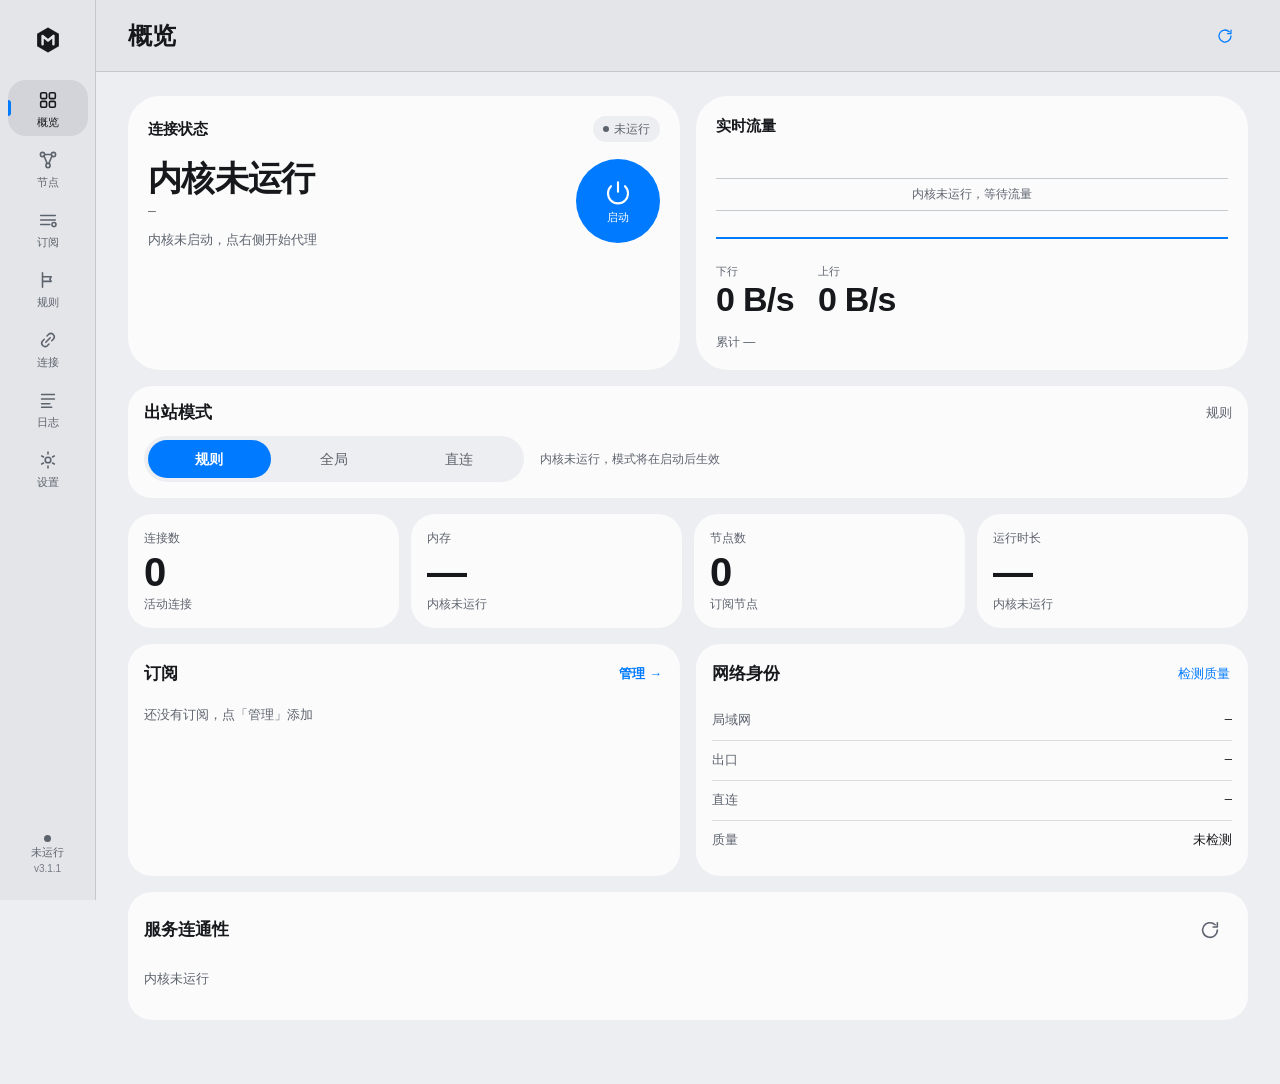
==== cmd/mlclash-panel/web/index.html @ 35814035 "refactor: Go 代码移入 cmd/mlclash-panel 标准布局 - 53 个 .go 与 web/ 移到 cmd/mlclash-panel，根目录不再散落源文件 - build.s" ====
<!doctype html>
<html lang="zh-CN" data-theme="dark" data-accent="blue" data-mono="0" data-low-end="0">
<head>
<meta charset="utf-8">
<meta name="viewport" content="width=device-width, initial-scale=1, viewport-fit=cover">
<meta name="theme-color" content="#0F1013">
<script>
(function(){
  var d=document.documentElement;
  function rd(k){try{return localStorage.getItem(k)}catch(e){return null}}
  var mq=window.matchMedia?window.matchMedia('(prefers-color-scheme: dark)'):null;
  var pref=rd('mm-theme')||'system';
  var dark=mq?mq.matches:true;
  if(pref!=='light'&&pref!=='dark')pref=dark?'dark':'light';
  d.setAttribute('data-theme',pref);
  var accent=rd('mm-accent')||'blue';
  if(!/^(blue|violet|teal|green|orange|rose)$/.test(accent))accent='blue';
  d.setAttribute('data-accent',accent);
  d.setAttribute('data-mono',rd('mm-mono')==='1'?'1':'0');
  var le=rd('mm-lowend')||'auto';
  var low=le==='on'||(le==='auto'&&((navigator.hardwareConcurrency||8)<=4||(navigator.deviceMemory&&navigator.deviceMemory<=4)||(mq&&window.matchMedia('(prefers-reduced-motion: reduce)').matches)));
  d.setAttribute('data-low-end',low?'1':'0');
  d.style.colorScheme=pref;
  var meta=document.querySelector('meta[name="theme-color"]');
  if(meta)meta.setAttribute('content',d.getAttribute('data-mono')==='1'&&pref==='dark'?'#000000':(pref==='dark'?'#0F1013':'#EDEEF1'));
})();
</script>
<title>MlClash · 路由面板</title>
<link rel="stylesheet" href="css/tokens.css?v=3.1.1">
<link rel="stylesheet" href="app.css?v=3.1.1">
<link rel="icon" type="image/png" href="/icon-256.png">
<link rel="apple-touch-icon" href="/icon-256.png">
</head>
<body>

<svg class="sprite" aria-hidden="true" focusable="false">
  <symbol id="i-overview" viewBox="0 0 24 24"><rect x="4" y="4" width="6.5" height="6.5" rx="1.6"/><rect x="13.5" y="4" width="6.5" height="6.5" rx="1.6"/><rect x="4" y="13.5" width="6.5" height="6.5" rx="1.6"/><rect x="13.5" y="13.5" width="6.5" height="6.5" rx="1.6"/></symbol>
  <symbol id="i-nodes" viewBox="0 0 24 24"><circle cx="6" cy="6" r="2.3"/><circle cx="18" cy="6" r="2.3"/><circle cx="12" cy="18" r="2.3"/><path d="M7.7 7.6 11 15.7M16.3 7.6 13 15.7M8.3 6h7.4"/></symbol>
  <symbol id="i-subs" viewBox="0 0 24 24"><path d="M4 7h16M4 12h16M4 17h10"/><circle cx="18.5" cy="17" r="2.2"/></symbol>
  <symbol id="i-rules" viewBox="0 0 24 24"><path d="M6 4v16M6 8.5h9.5L14 11l1.5 2.5H6"/></symbol>
  <symbol id="i-conn" viewBox="0 0 24 24"><path d="M9.6 14.4 14.4 9.6"/><path d="M7.9 11.2 6 13.1a3.7 3.7 0 0 0 5.2 5.2l1.9-1.9"/><path d="M16.1 12.8 18 10.9a3.7 3.7 0 0 0-5.2-5.2l-1.9 1.9"/></symbol>
  <symbol id="i-logs" viewBox="0 0 24 24"><path d="M5 6h14M5 11h14M5 16h9M5 20h11"/></symbol>
  <symbol id="i-settings" viewBox="0 0 24 24"><circle cx="12" cy="12" r="3.1"/><path d="M12 3.2v2.3M12 18.5v2.3M5.1 7.6l2 1.1M16.9 15.3l2 1.1M5.1 16.4l2-1.1M16.9 8.7l2-1.1"/></symbol>
  <symbol id="i-more" viewBox="0 0 24 24"><circle cx="5" cy="12" r="1.5" fill="currentColor" stroke="none"/><circle cx="12" cy="12" r="1.5" fill="currentColor" stroke="none"/><circle cx="19" cy="12" r="1.5" fill="currentColor" stroke="none"/></symbol>
  <symbol id="i-back" viewBox="0 0 24 24"><path d="M14.5 5.5 8 12l6.5 6.5"/></symbol>
  <symbol id="i-chevron" viewBox="0 0 24 24"><path d="M9.5 5.5 16 12l-6.5 6.5"/></symbol>
  <symbol id="i-search" viewBox="0 0 24 24"><circle cx="11" cy="11" r="6.3"/><path d="M15.8 15.8 20.5 20.5"/></symbol>
  <symbol id="i-sort" viewBox="0 0 24 24"><path d="M8 4v16M8 20l-3-3M8 20l3-3M16 20V4M16 4l-3 3M16 4l3 3"/></symbol>
  <symbol id="i-bolt" viewBox="0 0 24 24"><path d="M13 2.5 5 13.8h5.8l-1 7.7 8.2-11.2H12z"/></symbol>
  <symbol id="i-refresh" viewBox="0 0 24 24"><path d="M20 12a8 8 0 1 1-2.4-5.7"/><path d="M20 4.2v4.6h-4.6"/></symbol>
  <symbol id="i-plus" viewBox="0 0 24 24"><path d="M12 5.5v13M5.5 12h13"/></symbol>
  <symbol id="i-power" viewBox="0 0 24 24"><path d="M12 3.5v7.5"/><path d="M6.4 6.6a8 8 0 1 0 11.2 0"/></symbol>
  <symbol id="i-upload" viewBox="0 0 24 24"><path d="M12 16V4.5"/><path d="M7.5 9 12 4.5 16.5 9"/><path d="M4.5 15.5v3A1.5 1.5 0 0 0 6 20h12a1.5 1.5 0 0 0 1.5-1.5v-3"/></symbol>
  <symbol id="i-download" viewBox="0 0 24 24"><path d="M12 3.5v11"/><path d="M7.5 10.5 12 15l4.5-4.5"/><path d="M4.5 19.5h15"/></symbol>
  <symbol id="i-rollback" viewBox="0 0 24 24"><path d="M4 9.5h9a5.5 5.5 0 1 1 0 11H9"/><path d="M7.5 5.5 3.5 9.5l4 4"/></symbol>
  <symbol id="i-trash" viewBox="0 0 24 24"><path d="M4 7h16M9.5 7V4.5h5V7M6.5 7l.9 12.5h9.2L17.5 7"/></symbol>
  <symbol id="i-edit" viewBox="0 0 24 24"><path d="M4 20h4L20 8l-4-4L4 16z"/></symbol>
  <symbol id="i-copy" viewBox="0 0 24 24"><rect x="9" y="9" width="11" height="11" rx="2.5"/><path d="M15 5.5A2.5 2.5 0 0 0 12.5 3h-7A2.5 2.5 0 0 0 3 5.5v7A2.5 2.5 0 0 0 5.5 15"/></symbol>
  <symbol id="i-check" viewBox="0 0 24 24"><path d="M5 12.8 9.6 17.4 19 8"/></symbol>
  <symbol id="i-close" viewBox="0 0 24 24"><path d="M6 6l12 12M18 6 6 18"/></symbol>
  <symbol id="i-sun" viewBox="0 0 24 24"><circle cx="12" cy="12" r="3.8"/><path d="M12 2.5v2M12 19.5v2M2.5 12h2M19.5 12h2M5.2 5.2l1.4 1.4M17.4 17.4l1.4 1.4M5.2 18.8l1.4-1.4M17.4 6.6l1.4-1.4"/></symbol>
  <symbol id="i-moon" viewBox="0 0 24 24"><path d="M20 14.6A8.6 8.6 0 0 1 9.4 4a8.6 8.6 0 1 0 10.6 10.6z"/></symbol>
  <symbol id="i-pause" viewBox="0 0 24 24"><path d="M8 5v14M16 5v14"/></symbol>
  <symbol id="i-play" viewBox="0 0 24 24"><path d="M7 4.5 19 12 7 19.5z"/></symbol>
  <symbol id="i-database" viewBox="0 0 24 24"><ellipse cx="12" cy="6" rx="7" ry="3"/><path d="M5 6v6c0 1.7 3.1 3 7 3s7-1.3 7-3V6M5 12v6c0 1.7 3.1 3 7 3s7-1.3 7-3v-6"/></symbol>
  <symbol id="i-info" viewBox="0 0 24 24"><circle cx="12" cy="12" r="8.2"/><path d="M12 11v5.5M12 7.6v.4"/></symbol>
  <symbol id="i-palette" viewBox="0 0 24 24"><path d="M12 3.5a8.5 8.5 0 1 0 0 17c1.4 0 2-1 1.4-2.1-.6-1.2.2-2.4 1.6-2.4h2a3.5 3.5 0 0 0 3.5-3.5c0-5-3.9-9-8.5-9z"/><circle cx="8" cy="10" r="1"/><circle cx="11" cy="7.5" r="1"/><circle cx="15" cy="8.5" r="1"/></symbol>
  <symbol id="i-server" viewBox="0 0 24 24"><rect x="4" y="4" width="16" height="6" rx="2"/><rect x="4" y="14" width="16" height="6" rx="2"/><path d="M7.5 7h.01M7.5 17h.01"/></symbol>
  <symbol id="i-dns" viewBox="0 0 24 24"><circle cx="12" cy="12" r="8.2"/><path d="M4 12h16M12 3.8c2.2 2.2 3.3 5 3.3 8.2s-1.1 6-3.3 8.2M12 3.8C9.8 6 8.7 8.8 8.7 12s1.1 6 3.3 8.2"/></symbol>
  <symbol id="i-shield" viewBox="0 0 24 24"><path d="M12 3.2 19 6v5.2c0 4.3-2.8 7.6-7 9.6-4.2-2-7-5.3-7-9.6V6z"/></symbol>
  <symbol id="i-clock" viewBox="0 0 24 24"><circle cx="12" cy="12" r="8.2"/><path d="M12 7.5V12l3 2"/></symbol>
  <symbol id="i-network" viewBox="0 0 24 24"><circle cx="12" cy="5" r="2.2"/><circle cx="5" cy="19" r="2.2"/><circle cx="19" cy="19" r="2.2"/><path d="M12 7.2v4.2M12 11.4 5.8 17M12 11.4 18.2 17"/></symbol>
  <symbol id="i-warning" viewBox="0 0 24 24"><path d="M12 4 21 20H3z"/><path d="M12 9.5v4.5M12 17.2v.3"/></symbol>
  <symbol id="i-brand" viewBox="0 0 32 32"><path d="M16 2.6 27.6 9.3v13.4L16 29.4 4.4 22.7V9.3Z" fill="currentColor" stroke="none"/><path d="M10.2 20.6v-9l5.8 4.9 5.8-4.9v9" fill="none" stroke="var(--surface-chrome)" stroke-width="2.6" stroke-linecap="round" stroke-linejoin="round"/></symbol>
</svg>

<div class="shell">
  <aside class="rail" id="rail" aria-label="主导航">
    <div class="rail-brand" title="MlClash"><svg class="brand-mark"><use href="#i-brand"/></svg></div>
    <nav class="rail-nav" id="railNav">
      <button class="rail-item" data-route="/overview" aria-label="概览"><svg><use href="#i-overview"/></svg><em>概览</em></button>
      <button class="rail-item" data-route="/nodes" aria-label="节点"><svg><use href="#i-nodes"/></svg><em>节点</em></button>
      <button class="rail-item" data-route="/subs" aria-label="订阅"><svg><use href="#i-subs"/></svg><em>订阅</em></button>
      <button class="rail-item" data-route="/rules" aria-label="规则"><svg><use href="#i-rules"/></svg><em>规则</em></button>
      <button class="rail-item" data-route="/connections" aria-label="连接"><svg><use href="#i-conn"/></svg><em>连接</em></button>
      <button class="rail-item" data-route="/logs" aria-label="日志"><svg><use href="#i-logs"/></svg><em>日志</em></button>
      <button class="rail-item" data-route="/settings" aria-label="设置"><svg><use href="#i-settings"/></svg><em>设置</em></button>
    </nav>
    <button class="rail-foot" id="railFoot" title="回到概览">
      <span class="dot" id="railDot"></span>
      <span class="rail-state" id="railState">未运行</span>
      <span class="rail-ver" id="railVersion">v3.1.1</span>
    </button>
  </aside>

  <main class="app-main">
    <header class="appbar" id="appbar">
      <button class="icon-btn back-btn" id="btnBack" aria-label="返回" title="返回"><svg><use href="#i-back"/></svg></button>
      <h1 id="pageTitle">概览</h1>
      <div class="appbar-actions" id="appbarActions"></div>
      <button class="icon-btn more-btn" id="btnMore" aria-label="更多" title="更多"><svg><use href="#i-more"/></svg></button>
    </header>
    <div class="content" id="viewRoot"></div>
  </main>

  <nav class="dock" id="dock" aria-label="底部导航">
    <button class="dock-item" data-route="/overview" aria-label="概览"><svg><use href="#i-overview"/></svg><em>概览</em></button>
    <button class="dock-item" data-route="/nodes" aria-label="节点"><svg><use href="#i-nodes"/></svg><em>节点</em></button>
    <button class="dock-item" data-route="/subs" aria-label="订阅"><svg><use href="#i-subs"/></svg><em>订阅</em></button>
    <button class="dock-item" data-route="/connections" aria-label="连接"><svg><use href="#i-conn"/></svg><em>连接</em></button>
    <button class="dock-item" data-route="/settings" aria-label="设置"><svg><use href="#i-settings"/></svg><em>设置</em></button>
  </nav>
</div>

<div id="dialogHost"></div>
<div class="toast-host" id="toastHost" aria-live="polite" aria-atomic="false"></div>

<noscript><p style="padding:24px">面板需要启用 JavaScript。</p></noscript>

<script defer src="js/00-core.js?v=3.1.1"></script>
<script defer src="js/10-store.js?v=3.1.1"></script>
<script defer src="js/20-theme.js?v=3.1.1"></script>
<script defer src="js/30-ui.js?v=3.1.1"></script>
<script defer src="js/40-sched.js?v=3.1.1"></script>
<script defer src="js/50-router.js?v=3.1.1"></script>
<script defer src="js/views/overview.js?v=3.1.1"></script>
<script defer src="js/views/nodes.js?v=3.1.1"></script>
<script defer src="js/views/subs.js?v=3.1.1"></script>
<script defer src="js/views/rules.js?v=3.1.1"></script>
<script defer src="js/views/connections.js?v=3.1.1"></script>
<script defer src="js/views/logs.js?v=3.1.1"></script>
<script defer src="js/views/settings.js?v=3.1.1"></script>
<script defer src="js/views/more.js?v=3.1.1"></script>
<script defer src="js/90-main.js?v=3.1.1"></script>
</body>
</html>
---- cmd/mlclash-panel/web/css/tokens.css ----
/* MlClash v3 design tokens — see docs/ui-redesign/spec.md ch.2 */
:root{
  --font-ui:-apple-system,BlinkMacSystemFont,"SF Pro Text","Segoe UI","PingFang SC","Hiragino Sans GB","Microsoft YaHei",sans-serif;
  --font-mono:ui-monospace,SFMono-Regular,Menlo,Consolas,monospace;

  --r-xs:4px;--r-sm:8px;--r-md:16px;--r-lg:20px;--r-xl:24px;
  --r-xxl:28px;--r-dash:32px;--r-alert:34px;--r-pill:999px;

  --sp-1:4px;--sp-2:8px;--sp-3:12px;--sp-4:16px;--sp-5:20px;
  --sp-6:24px;--sp-8:32px;--sp-10:40px;--sp-12:48px;

  --dur-fast:200ms;--dur-mid:250ms;--dur-slow:300ms;
  --ease-standard:cubic-bezier(.2,0,0,1);
  --ease-out:cubic-bezier(.16,1,.3,1);
  --ease-in:cubic-bezier(.4,0,1,1);
  --motion-off:0ms;

  --divider:rgba(var(--on-surface-rgb),.14);
  --hover:rgba(var(--on-surface-rgb),.06);
  --pressed:rgba(var(--on-surface-rgb),.1);
  --neutral-selected:rgba(var(--on-surface-rgb),.08);
  --accent-weak:rgba(var(--accent-rgb),.1);
  --accent-line:rgba(var(--accent-rgb),.35);
}

:root[data-theme="light"]{
  --surface-page:#EDEEF1;--surface-card:#FBFBFC;
  --surface-block:#EDEEF1;--surface-inset:#E3E5E9;
  --surface-chrome:#E3E5E9;--surface-sheet:var(--surface-page);
  --surface-float:var(--surface-card);

  --on-surface:#17181B;--on-surface-rgb:23,24,27;
  --on-surface-variant:#5D636D;
  --outline:#787F89;--outline-variant:#C6CAD1;

  --ok:#1B7F4B;--ok-rgb:27,127,75;--ok-bg:#DFF3E7;
  --warn:#A85B00;--warn-rgb:168,91,0;--warn-bg:#F7E9D2;
  --err:#BA1A1A;--err-rgb:186,26,26;--err-bg:#F9DEDC;
  --destructive:#FF383C;

  --scrim:rgba(0,0,0,.2);--scrim-alert:rgba(0,0,0,.2);
  --shadow-e1:0 .5px 1px rgba(0,0,0,.05),0 2px 6px rgba(0,0,0,.04),0 12px 32px -6px rgba(0,0,0,.09);
  --shadow-e2:0 1px 3px rgba(0,0,0,.06),0 10px 24px rgba(0,0,0,.08),0 32px 64px -12px rgba(0,0,0,.22);
}

:root[data-theme="dark"]{
  --surface-page:#0F1013;--surface-card:#1A1B1F;
  --surface-block:#24262B;--surface-inset:#2E3136;
  --surface-chrome:#15161A;--surface-sheet:var(--surface-card);
  --surface-float:var(--surface-block);

  --on-surface:#F2F3F5;--on-surface-rgb:242,243,245;
  --on-surface-variant:#B9BDC6;
  --outline:#868C96;--outline-variant:#3A3E45;

  --ok:#6FDC9A;--ok-rgb:111,220,154;--ok-bg:#123A27;
  --warn:#FFC46B;--warn-rgb:255,196,107;--warn-bg:#3A2A10;
  --err:#FFB4AB;--err-rgb:255,180,171;--err-bg:#3B1A19;
  --destructive:#FF4245;

  --hover:rgba(var(--on-surface-rgb),.08);
  --pressed:rgba(var(--on-surface-rgb),.12);
  --neutral-selected:rgba(var(--on-surface-rgb),.08);
  --scrim:rgba(0,0,0,.32);--scrim-alert:rgba(0,0,0,.48);
  --shadow-e1:0 1px 2px rgba(0,0,0,.5),0 10px 28px -6px rgba(0,0,0,.55);
  --shadow-e2:0 2px 6px rgba(0,0,0,.5),0 32px 64px -12px rgba(0,0,0,.7);
}

:root[data-theme="dark"][data-mono="1"]{
  --surface-page:#000000;--surface-card:#121316;
  --surface-block:#1B1D21;--surface-inset:#26282D;
  --surface-chrome:#0A0B0D;--surface-sheet:var(--surface-card);
  --surface-float:var(--surface-block);
}

/* six accents — light */
:root[data-accent="blue"]{--accent:#007AFF;--accent-rgb:0,122,255;--on-accent:#FFFFFF}
:root[data-accent="violet"]{--accent:#6D4AFF;--accent-rgb:109,74,255;--on-accent:#FFFFFF}
:root[data-accent="teal"]{--accent:#00796B;--accent-rgb:0,121,107;--on-accent:#FFFFFF}
:root[data-accent="green"]{--accent:#2E7D32;--accent-rgb:46,125,50;--on-accent:#FFFFFF}
:root[data-accent="orange"]{--accent:#B45309;--accent-rgb:180,83,9;--on-accent:#FFFFFF}
:root[data-accent="rose"]{--accent:#C2185B;--accent-rgb:194,24,91;--on-accent:#FFFFFF}

/* six accents — dark / pure black */
:root[data-theme="dark"][data-accent="blue"]{--accent:#58A6FF;--accent-rgb:88,166,255;--on-accent:#001A33}
:root[data-theme="dark"][data-accent="violet"]{--accent:#B7A6FF;--accent-rgb:183,166,255;--on-accent:#1B1040}
:root[data-theme="dark"][data-accent="teal"]{--accent:#4FD8C8;--accent-rgb:79,216,200;--on-accent:#00201B}
:root[data-theme="dark"][data-accent="green"]{--accent:#7BD88A;--accent-rgb:123,216,138;--on-accent:#06210C}
:root[data-theme="dark"][data-accent="orange"]{--accent:#FFAA5C;--accent-rgb:255,170,92;--on-accent:#2A1200}
:root[data-theme="dark"][data-accent="rose"]{--accent:#FF8FB1;--accent-rgb:255,143,177;--on-accent:#330A18}

@media (max-width:599px){:root{--r-dash:34px}}

:root[data-low-end="1"]{
  --shadow-e1:none;--shadow-e2:none;
  --dur-fast:0ms;--dur-mid:0ms;--dur-slow:0ms;
  --motion-off:0ms;
}

@media (prefers-reduced-motion: reduce){
  :root{--dur-fast:0ms;--dur-mid:0ms;--dur-slow:0ms}
}
---- cmd/mlclash-panel/web/app.css ----
/* app.css — layout + components. Surfaces/colors only from tokens.css */
*,*::before,*::after{box-sizing:border-box}
html{height:100%;-webkit-text-size-adjust:100%}
body{
  margin:0;min-height:100%;background:var(--surface-page);color:var(--on-surface);
  font-family:var(--font-ui);font-size:15px;line-height:20px;
  -webkit-font-smoothing:antialiased;text-rendering:optimizeLegibility;
  font-variant-numeric:tabular-nums;
}
body,button,input,select,textarea{font-family:var(--font-ui)}
h1,h2,h3,p{margin:0}
button{font:inherit;color:inherit;border:0;background:none;cursor:pointer}
a{color:var(--accent);text-decoration:none}
svg{width:22px;height:22px;fill:none;stroke:currentColor;stroke-width:1.7;stroke-linecap:round;stroke-linejoin:round;flex:0 0 auto}
.sprite{position:absolute;width:0;height:0;overflow:hidden}
.hidden{display:none!important}
.sr-only{position:absolute;width:1px;height:1px;padding:0;margin:-1px;overflow:hidden;clip:rect(0,0,0,0);white-space:nowrap;border:0}
.mono{font-family:var(--font-mono)}
.muted{color:var(--on-surface-variant)}
.small{font-size:13px;line-height:18px}
.tiny{font-size:12px;line-height:16px}
.num{font-variant-numeric:tabular-nums}
:focus{outline:none}
:focus-visible{outline:2px solid var(--accent);outline-offset:2px;border-radius:6px}
::selection{background:var(--accent-weak)}

/* ---------- shell ---------- */
.shell{min-height:100vh}
.rail{
  position:fixed;left:0;top:0;bottom:0;width:96px;z-index:20;
  display:flex;flex-direction:column;align-items:center;gap:10px;padding:18px 8px 16px;
  background:var(--surface-chrome);border-right:1px solid var(--divider);
}
.rail-brand{width:44px;height:44px;display:grid;place-items:center;color:var(--on-surface);margin-bottom:8px}
.brand-mark{width:30px;height:30px}
.rail-nav{width:100%;display:flex;flex-direction:column;gap:4px;align-items:center}
.rail-item{
  position:relative;width:80px;min-height:56px;padding:7px 0 5px;border-radius:18px;
  display:flex;flex-direction:column;align-items:center;justify-content:center;gap:4px;
  color:var(--on-surface-variant);transition:background var(--dur-fast) var(--ease-standard),color var(--dur-fast) var(--ease-standard);
}
.rail-item svg{width:22px;height:22px}
.rail-item em{font-style:normal;font-size:11px;line-height:14px}
@media (hover:hover){.rail-item:hover{background:var(--hover);color:var(--on-surface)}}
.rail-item.active{background:var(--neutral-selected);color:var(--on-surface)}
.rail-item.active::before{content:"";position:absolute;left:0;top:20px;width:3px;height:16px;border-radius:0 3px 3px 0;background:var(--accent)}
.rail-foot{
  margin-top:auto;display:flex;flex-direction:column;align-items:center;gap:3px;
  width:84px;padding:9px 0;border-radius:16px;color:var(--on-surface-variant);
}
.rail-foot:hover{background:var(--hover)}
.rail-foot .dot{width:7px;height:7px;border-radius:50%;background:var(--on-surface-variant)}
.rail-foot .dot.on{background:var(--ok)}
.rail-state{font-size:11px;line-height:14px}
.rail-ver{font-size:10px;line-height:13px;opacity:.8}

.app-main{margin-left:96px;min-width:0;min-height:100vh;display:flex;flex-direction:column}
.appbar{
  position:sticky;top:0;z-index:20;height:72px;flex:0 0 auto;
  display:flex;align-items:center;gap:10px;padding:0 32px;
  background:var(--surface-chrome);border-bottom:1px solid var(--divider);
}
.appbar h1{font-size:24px;line-height:30px;font-weight:600;white-space:nowrap;overflow:hidden;text-overflow:ellipsis}
.appbar-actions{margin-left:auto;display:flex;align-items:center;gap:6px}
.appbar-actions .btn{height:36px;padding:0 14px;font-size:14px}
.appbar-actions .btn svg{width:18px;height:18px}
.back-btn,.more-btn{display:none}
.more-btn.hidden{display:none!important}
.content{width:100%;max-width:1200px;margin:0 auto;padding:24px 32px 64px;flex:1}
.view{display:none}
.view.view-active{display:block}

/* ---------- buttons ---------- */
.btn{
  display:inline-flex;align-items:center;justify-content:center;gap:8px;height:44px;padding:0 20px;
  border-radius:var(--r-pill);font-size:15px;line-height:20px;font-weight:600;white-space:nowrap;
  transition:background var(--dur-fast) var(--ease-standard),color var(--dur-fast) var(--ease-standard),opacity var(--dur-fast);
}
.btn svg{width:18px;height:18px}
.btn:disabled{opacity:.38;cursor:not-allowed}
.btn-filled{background:var(--accent);color:var(--on-accent)}
.btn-filled:focus-visible{outline:1px solid var(--surface-page);outline-offset:0;box-shadow:0 0 0 4px var(--accent)}
@media (hover:hover){.btn-filled:hover{opacity:.92}}
.btn-tonal{background:var(--surface-block);color:var(--on-surface)}
@media (hover:hover){.btn-tonal:hover{background:var(--pressed)}}
.btn-text{color:var(--accent);padding:0 12px}
@media (hover:hover){.btn-text:hover{background:var(--accent-weak)}}
.btn-destructive{color:var(--destructive)}
.btn-small{height:36px;font-size:13px;padding:0 14px}
.btn-block{width:100%}
.btn-loading{position:relative;color:transparent!important}
.btn-loading::after{content:"";position:absolute;left:50%;top:50%;width:16px;height:16px;margin:-8px;border-radius:50%;border:2px solid currentColor;border-top-color:transparent;animation:spin .7s linear infinite;color:var(--on-accent)}
.btn:not(.btn-filled).btn-loading::after{border-color:var(--accent);border-top-color:transparent;color:var(--accent)}
@keyframes spin{to{transform:rotate(360deg)}}
.icon-btn{
  width:44px;height:44px;border-radius:50%;display:inline-grid;place-items:center;color:var(--on-surface-variant);
  transition:background var(--dur-fast),color var(--dur-fast);
}
.icon-btn svg{width:22px;height:22px}
@media (hover:hover){.icon-btn:hover{background:var(--hover);color:var(--on-surface)}}
.icon-btn:disabled{opacity:.38;cursor:not-allowed}
.link-btn{color:var(--accent);font-weight:600;padding:4px 2px;font-size:13px}
.link-btn:hover{text-decoration:underline}

/* ---------- surfaces ---------- */
.card{background:var(--surface-card);border-radius:var(--r-xl);padding:16px}
.card-pad{padding:20px}
.card-head{display:flex;align-items:center;gap:10px;margin-bottom:12px;min-width:0}
.card-head h2,.card-head h3{font-size:17px;line-height:22px;font-weight:600;min-width:0;overflow:hidden;text-overflow:ellipsis;white-space:nowrap}
.card-head .spacer{flex:1}
.card-head .muted{font-size:13px;line-height:18px;white-space:nowrap}
.section-title{font-size:13px;line-height:18px;font-weight:600;color:var(--on-surface-variant);margin:24px 0 8px;padding:0 4px}
.section-title:first-child{margin-top:0}
.group-card{background:var(--surface-card);border-radius:var(--r-xl);overflow:hidden}
.group-card .list-row{min-height:56px;padding:0 16px;display:flex;align-items:center;gap:12px}
.group-card .list-row + .list-row{box-shadow:inset 0 1px 0 var(--divider)}
.list-row{width:100%;text-align:left;color:inherit;min-height:56px;padding:10px 16px;display:flex;align-items:center;gap:12px;border-radius:0;transition:background var(--dur-fast)}
@media (hover:hover){button.list-row:hover{background:var(--hover)}}
.list-row:active{background:var(--pressed)}
.list-row .row-main{flex:1;min-width:0}
.list-row .row-title{font-size:15px;line-height:20px;font-weight:600;display:block;overflow:hidden;text-overflow:ellipsis;white-space:nowrap}
.list-row .row-sub{font-size:12px;line-height:16px;color:var(--on-surface-variant);display:block;overflow:hidden;text-overflow:ellipsis;white-space:nowrap;margin-top:1px}
.list-row .row-value{font-size:13px;line-height:18px;color:var(--on-surface-variant);white-space:nowrap;max-width:45%;overflow:hidden;text-overflow:ellipsis}
.list-row .chev{width:18px;height:18px;color:var(--on-surface-variant)}
.list-row.disabled,.list-row:disabled{opacity:.38;cursor:not-allowed}
.row-actions{display:flex;align-items:center;gap:8px;flex-wrap:wrap;margin-top:14px}
.row-actions .spacer{flex:1}

/* ---------- chips ---------- */
.chip{
  display:inline-flex;align-items:center;gap:5px;height:26px;padding:0 10px;border-radius:var(--r-pill);
  background:var(--surface-block);color:var(--on-surface-variant);font-size:12px;line-height:16px;white-space:nowrap;max-width:100%;
}
.chip i{width:6px;height:6px;border-radius:50%;background:currentColor}
.chip-ok{background:var(--ok-bg);color:var(--ok)}
.chip-warn{background:var(--warn-bg);color:var(--warn)}
.chip-err{background:var(--err-bg);color:var(--err)}
.chip-neutral{background:var(--surface-block);color:var(--on-surface-variant)}
.chip-accent{background:var(--accent-weak);color:var(--accent)}
.tag{display:inline-flex;align-items:center;height:24px;padding:0 9px;border-radius:var(--r-pill);background:var(--surface-block);color:var(--on-surface-variant);font-size:11.5px;line-height:14px;max-width:100%;overflow:hidden;text-overflow:ellipsis;white-space:nowrap}
.lat{font-size:13px;line-height:18px;font-weight:600;white-space:nowrap}
.lat-ok{color:var(--ok)}.lat-warn{color:var(--warn)}.lat-err{color:var(--err)}.lat-none{color:var(--on-surface-variant)}.lat-testing{color:var(--on-surface-variant)}

/* ---------- form ---------- */
.field-label{display:block;font-size:13px;line-height:18px;font-weight:600;color:var(--on-surface-variant);margin:0 0 6px 2px}
.input,.select,textarea.input{
  width:100%;min-height:48px;padding:10px 14px;border:0;border-radius:var(--r-md);
  background:var(--surface-block);color:var(--on-surface);font-size:15px;line-height:20px;
}
textarea.input{min-height:120px;resize:vertical;font-family:var(--font-mono);font-size:13px;line-height:19px}
.input::placeholder{color:var(--on-surface-variant);opacity:.8}
.input:focus,.select:focus,textarea.input:focus{outline:2px solid var(--accent);outline-offset:2px}
.input:disabled,.select:disabled{opacity:.38}
.input[type=number]{-moz-appearance:textfield}
.input[type=number]::-webkit-inner-spin-button,.input[type=number]::-webkit-outer-spin-button{-webkit-appearance:none;margin:0}
.field-error{font-size:12px;line-height:16px;color:var(--err);margin:6px 2px 0}
.field-hint{font-size:12px;line-height:16px;color:var(--on-surface-variant);margin:6px 2px 0}
.form-grid{display:grid;grid-template-columns:repeat(auto-fill,minmax(220px,1fr));gap:14px}
.field{display:flex;flex-direction:column;min-width:0}
.search{
  display:flex;align-items:center;gap:8px;height:40px;padding:0 14px;border-radius:var(--r-pill);
  background:var(--surface-block);color:var(--on-surface-variant);min-width:160px;
}
.search svg{width:18px;height:18px}
.search input{flex:1;min-width:0;border:0;background:transparent;color:var(--on-surface);font-size:14px;line-height:20px;outline:none}
.search:focus-within{outline:2px solid var(--accent);outline-offset:2px}
.search .clear{width:28px;height:28px;border-radius:50%;display:grid;place-items:center;color:var(--on-surface-variant)}
.search input[type=search]::-webkit-search-cancel-button,.search input[type=search]::-webkit-search-decoration{-webkit-appearance:none;appearance:none}

/* switch: native checkbox, focusable */
.switch{display:inline-flex;align-items:center;gap:10px;cursor:pointer;min-height:44px}
.switch input{position:absolute;opacity:0;width:1px;height:1px;margin:0}
.switch .track{
  width:46px;height:26px;border-radius:var(--r-pill);background:var(--surface-inset);position:relative;
  transition:background var(--dur-fast) var(--ease-standard);flex:0 0 auto;
}
.switch .track::after{
  content:"";position:absolute;top:3px;left:3px;width:20px;height:20px;border-radius:50%;
  background:var(--outline);transition:transform var(--dur-fast) var(--ease-standard),background var(--dur-fast);
}
.switch input:checked + .track{background:var(--accent)}
.switch input:checked + .track::after{transform:translateX(20px);background:var(--on-accent)}
.switch input:focus-visible + .track{outline:2px solid var(--accent);outline-offset:2px}
.switch input:disabled + .track{opacity:.38}
.switch .switch-label{font-size:15px;line-height:20px}
.switch-row{display:flex;align-items:center;gap:12px;min-height:56px;padding:6px 0}
.switch-row .row-main{flex:1;min-width:0}

/* segmented */
.segmented{display:inline-flex;width:100%;padding:4px;gap:2px;border-radius:var(--r-pill);background:var(--surface-block)}
.segmented button{
  flex:1;min-width:0;display:inline-flex;align-items:center;justify-content:center;gap:5px;
  min-height:38px;padding:0 14px;border-radius:var(--r-pill);font-size:14px;line-height:18px;
  color:var(--on-surface-variant);transition:background var(--dur-fast),color var(--dur-fast);
}
.segmented button.active{background:var(--accent);color:var(--on-accent);font-weight:600}
.segmented button:disabled{opacity:.38}
.segmented svg{width:15px;height:15px}

/* input with suffix row */
.input-row{display:flex;align-items:center;gap:8px}
.input-row .input{flex:1}

/* ---------- dashboard ---------- */
.dash-grid{display:grid;grid-template-columns:repeat(4,minmax(0,1fr));gap:16px;align-items:stretch}
.dash-card{background:var(--surface-card);border-radius:var(--r-dash);padding:20px;box-shadow:var(--shadow-e1);display:flex;flex-direction:column;gap:10px;min-width:0}
.dash-card.span2{grid-column:span 2}
.dash-card.span4{grid-column:1/-1}
.dash-card .card-head{margin:0}
.dash-card .card-head h2{font-size:15px;line-height:20px;font-weight:600}
.stat-grid{display:grid;grid-template-columns:repeat(4,minmax(0,1fr));gap:12px}
.stat-tile{background:var(--surface-card);border-radius:var(--r-xl);padding:16px;min-width:0}
.stat-tile .stat-label{font-size:12px;line-height:16px;color:var(--on-surface-variant)}
.stat-tile .stat-value{font-size:28px;line-height:34px;font-weight:700;letter-spacing:-.02em;margin-top:4px;overflow:hidden;text-overflow:ellipsis;white-space:nowrap}
.stat-tile .stat-sub{font-size:12px;line-height:16px;color:var(--on-surface-variant);margin-top:2px}
.figure{font-size:40px;line-height:44px;font-weight:700;letter-spacing:-.02em;font-variant-numeric:tabular-nums}
.figure-mobile{font-size:34px;line-height:41px}
.hero-main{display:flex;align-items:center;gap:20px}
.hero-info{flex:1;min-width:0}
.hero-status{display:flex;align-items:center;gap:8px;font-size:13px;line-height:18px;color:var(--on-surface-variant)}
.hero-node{font-size:34px;line-height:41px;font-weight:700;letter-spacing:-.02em;margin-top:6px;overflow:hidden;text-overflow:ellipsis;white-space:nowrap}
.hero-addr{font-family:var(--font-mono);font-size:13px;line-height:18px;color:var(--on-surface-variant);margin-top:4px;overflow:hidden;text-overflow:ellipsis;white-space:nowrap}
.hero-hint{font-size:13px;line-height:18px;color:var(--on-surface-variant);margin-top:10px}
.hero-hint.warn{color:var(--warn)}
.power{
  width:84px;height:84px;border-radius:50%;display:flex;flex-direction:column;align-items:center;justify-content:center;gap:2px;
  background:var(--surface-block);color:var(--on-surface-variant);flex:0 0 auto;transition:background var(--dur-fast),color var(--dur-fast);
}
.power svg{width:30px;height:30px}
.power span{font-size:11px;line-height:14px}
.power.on{background:var(--accent);color:var(--on-accent)}
.power:disabled{opacity:.6}
.power.loading svg{animation:spin .7s linear infinite}
.chart-wrap{position:relative;width:100%;height:76px}
.chart-wrap canvas{display:block;width:100%;height:100%}
.chart-empty{position:absolute;inset:0;display:grid;place-items:center;font-size:12px;color:var(--on-surface-variant);pointer-events:none}
.traffic-row{display:flex;gap:24px;flex-wrap:wrap;margin-top:auto;padding-top:8px}
.traffic-cell{display:flex;flex-direction:column;gap:1px;min-width:0}
.traffic-cell .lbl{font-size:11px;line-height:14px;color:var(--on-surface-variant)}
.traffic-cell b{font-size:34px;line-height:41px;font-weight:700;letter-spacing:-.02em;white-space:nowrap;font-variant-numeric:tabular-nums}
.mode-note{font-size:12px;line-height:16px;color:var(--on-surface-variant);margin-top:8px}
.mode-note.warn{color:var(--warn)}

/* progress bar */
.bar{height:8px;border-radius:var(--r-pill);background:var(--surface-inset);overflow:hidden}
.bar > span{display:block;height:100%;border-radius:var(--r-pill);background:var(--accent);transition:width var(--dur-mid) var(--ease-standard)}
.bar > span.warn{background:var(--warn)}
.bar > span.err{background:var(--err)}
.bar > span.ok{background:var(--ok)}
.bar.done > span{background:var(--ok)}
.progress-line{display:flex;align-items:center;gap:10px;margin-top:8px;font-size:12px;line-height:16px;color:var(--on-surface-variant)}

/* sub summary */
.sub-summary{display:flex;flex-direction:column;gap:10px;margin-top:4px}
.sum-row{display:grid;grid-template-columns:minmax(0,1.1fr) auto minmax(60px,1.4fr) auto;gap:10px;align-items:center;font-size:13px;line-height:18px}
.sum-row .sum-name{font-weight:600;overflow:hidden;text-overflow:ellipsis;white-space:nowrap}
.sum-row .sum-meta{color:var(--on-surface-variant);font-size:12px;white-space:nowrap}

/* network identity */
.kv-list{display:flex;flex-direction:column}
.kv-row{display:flex;align-items:center;gap:12px;min-height:40px;font-size:13px;line-height:18px;padding:6px 0}
.kv-row + .kv-row{box-shadow:inset 0 1px 0 var(--divider)}
.kv-row .k{color:var(--on-surface-variant);flex:0 0 auto;min-width:64px}
.kv-row .v{flex:1;min-width:0;text-align:right;overflow:hidden;text-overflow:ellipsis;white-space:nowrap;font-weight:500}
.kv-row .v.mono{font-family:var(--font-mono);font-size:12px}
.reach-grid{display:flex;flex-wrap:wrap;gap:8px 18px;align-items:center}
.reach-item{display:inline-flex;align-items:center;gap:6px;min-width:0;font-size:12px;line-height:16px}
.reach-item .logo{width:18px;height:18px;fill:var(--on-surface);stroke:none;opacity:.9}
.reach-item .reach-name{color:var(--on-surface-variant);max-width:110px;overflow:hidden;text-overflow:ellipsis;white-space:nowrap}
.reach-item .lat{font-size:12px}
.reach-item.timeout .logo,.reach-item.unknown .logo{opacity:.38}

/* toolbar */
.toolbar{display:flex;align-items:center;gap:10px;flex-wrap:wrap;margin-bottom:14px}
.toolbar .search{flex:1;max-width:420px}
.toolbar-actions{display:flex;align-items:center;gap:8px;margin-left:auto;flex-wrap:wrap}
.toolbar-note{font-size:13px;line-height:18px;color:var(--on-surface-variant)}

/* skeleton */
.skeleton-cards{display:grid;gap:12px}
.skeleton-card{background:var(--surface-card);border-radius:var(--r-xl);padding:16px}
.sk-line{height:12px;border-radius:6px;background:var(--surface-inset);margin:8px 0;width:100%}
.sk-line.short{width:42%}
.sk-line.sk-title{height:18px;width:56%;margin-bottom:14px}
@media (prefers-reduced-motion:no-preference){
  :root[data-low-end="0"] .sk-line{animation:skPulse 1.4s ease-in-out infinite}
}
@keyframes skPulse{0%,100%{opacity:1}50%{opacity:.55}}

/* empty / error */
.empty-state{display:flex;flex-direction:column;align-items:center;gap:10px;padding:44px 20px;text-align:center}
.empty-art{width:64px;height:64px;border-radius:20px;display:grid;place-items:center;background:var(--surface-card);color:var(--on-surface-variant)}
.empty-icon{width:30px;height:30px;opacity:.75}
.empty-title{font-size:15px;line-height:20px;font-weight:600}
.empty-text{font-size:13px;line-height:18px;color:var(--on-surface-variant);max-width:360px}
.empty-cta{margin-top:4px;height:40px}
.error-bar{
  display:flex;align-items:center;gap:8px;padding:10px 12px;border-radius:var(--r-sm);
  background:var(--err-bg);color:var(--err);font-size:12px;line-height:18px;margin-bottom:12px;
}
.error-bar .err-ico svg{width:16px;height:16px}
.error-bar .err-msg{flex:1;min-width:0}
.error-bar .err-retry{color:var(--err);height:28px;padding:0 8px}
.notice{display:flex;align-items:flex-start;gap:8px;padding:12px 14px;border-radius:var(--r-sm);background:var(--surface-block);font-size:13px;line-height:18px;margin-top:12px}
.notice.ok{background:var(--ok-bg);color:var(--ok)}
.notice.err{background:var(--err-bg);color:var(--err)}
.notice.warn{background:var(--warn-bg);color:var(--warn)}
.notice svg{width:16px;height:16px;margin-top:1px}

/* ---------- dialogs / sheets ---------- */
dialog.dlg{
  border:0;padding:0;margin:auto;width:min(420px,calc(100vw - 40px));max-width:calc(100vw - 40px);
  max-height:min(86vh,760px);background:var(--surface-float);color:var(--on-surface);
  border-radius:var(--r-alert);box-shadow:var(--shadow-e2);overflow:hidden;
  display:flex;flex-direction:column;
}
dialog.dlg::backdrop{background:var(--scrim-alert)}
dialog.dlg:not([open]){display:none}
dialog.dlg.dlg-alert{width:min(340px,calc(100vw - 40px));padding:20px;gap:4px}
dialog.dlg.dlg-wide{width:min(560px,calc(100vw - 40px));border-radius:var(--r-xxl);padding:20px}
dialog.dlg.dlg-form{width:min(560px,calc(100vw - 40px));border-radius:var(--r-xxl);padding:20px}
dialog.dlg.dlg-sheet{
  margin:auto auto 0;width:100%;max-width:640px;border-radius:var(--r-xxl) var(--r-xxl) 0 0;
  background:var(--surface-sheet);padding:8px 12px calc(12px + env(safe-area-inset-bottom));
  max-height:90dvh;
}
dialog.dlg.dlg-bottom{max-height:60dvh}
dialog.dlg.dlg-options{padding-top:8px}
dialog.dlg.open{animation:dlgIn var(--dur-mid) var(--ease-out)}
dialog.dlg[open]{animation:dlgIn var(--dur-mid) var(--ease-out)}
@keyframes dlgIn{from{transform:scale(.96);opacity:.5}to{transform:none;opacity:1}}
dialog.dlg.dlg-sheet[open]{animation:sheetIn var(--dur-slow) var(--ease-out)}
@keyframes sheetIn{from{transform:translateY(24px);opacity:.5}to{transform:none;opacity:1}}
.dlg-sheet::before{content:"";display:block;width:36px;height:4px;border-radius:2px;background:var(--outline-variant);margin:4px auto 8px}
.dlg-head{padding:24px 24px 0}
dialog.dlg-alert .dlg-head{padding:0 0 8px}
dialog.dlg-form .dlg-head,dialog.dlg-wide .dlg-head{padding:0 0 10px}
.dlg-head h2{font-size:17px;line-height:22px;font-weight:600}
.dlg-body{padding:8px 24px 4px;overflow:auto;min-height:0}
dialog.dlg-alert .dlg-body{padding:0}
dialog.dlg-form .dlg-body,dialog.dlg-wide .dlg-body{padding:0}
.dlg-text{font-size:13px;line-height:18px;color:var(--on-surface-variant);margin:0}
.dlg-actions{display:flex;justify-content:flex-end;gap:8px;padding:16px 24px 24px;flex-wrap:wrap}
dialog.dlg-alert .dlg-actions{padding:12px 0 0}
dialog.dlg-wide .dlg-actions,dialog.dlg-form .dlg-actions{padding:16px 0 0}
.dlg-sheet .dlg-actions{padding:8px 4px}
.dlg-actions .btn{height:44px}
.dlg-alert .dlg-actions{justify-content:space-between}
.dlg-alert .dlg-actions .btn{min-width:96px}
.option-list{display:flex;flex-direction:column;padding:4px 0 8px}
.option-row{display:flex;align-items:center;gap:12px;min-height:56px;padding:8px 14px;border-radius:var(--r-md);text-align:left;width:100%}
@media (hover:hover){.option-row:hover{background:var(--hover)}}
.option-row.selected{background:var(--neutral-selected)}
.option-main{flex:1;min-width:0;display:flex;flex-direction:column;gap:1px}
.option-main b{font-size:15px;line-height:20px;font-weight:500}
.option-main small{font-size:12px;line-height:16px;color:var(--on-surface-variant)}
.option-check{width:20px;color:var(--accent);display:grid;place-items:center}
.option-check svg{width:20px;height:20px}
.login-body .dlg-text{margin-bottom:14px}
.login-body .input{margin-top:2px}
.login-body .field-error{margin-top:8px}
.progress-meta{display:flex;align-items:center;justify-content:space-between;gap:12px}
.progress-title{font-size:15px;line-height:20px;font-weight:600}
.progress-elapsed{font-size:12px;line-height:16px;color:var(--on-surface-variant);font-variant-numeric:tabular-nums}
.progress-log{
  margin-top:10px;height:240px;max-height:50vh;overflow:auto;padding:10px 12px;border-radius:var(--r-sm);
  background:var(--surface-inset);font-family:var(--font-mono);font-size:12px;line-height:19px;
}
.prog-line{display:flex;gap:8px;align-items:flex-start}
.prog-time{color:var(--on-surface-variant);flex:0 0 auto}
.prog-msg{flex:1;min-width:0;word-break:break-all}
.prog-line.pl-run .prog-msg{color:var(--on-surface-variant)}
.prog-line.pl-ok .prog-msg{color:var(--ok)}
.prog-line.pl-err .prog-msg{color:var(--err)}

/* toast */
.toast-host{
  position:fixed;left:50%;bottom:calc(22px + env(safe-area-inset-bottom));transform:translateX(-50%);
  z-index:80;display:flex;flex-direction:column;align-items:center;gap:8px;pointer-events:none;width:min(92vw,420px);
}
.toast{
  display:flex;align-items:center;gap:8px;max-width:100%;padding:10px 16px;border-radius:var(--r-md);
  background:var(--surface-float);color:var(--on-surface);box-shadow:var(--shadow-e2);
  font-size:13px;line-height:18px;pointer-events:auto;animation:toastIn var(--dur-fast) var(--ease-out);
}
.toast-ico svg{width:16px;height:16px;color:var(--on-surface-variant)}
.toast-ok .toast-ico svg{color:var(--ok)}
.toast-err .toast-ico svg{color:var(--err)}
.toast-msg{min-width:0;overflow:hidden;text-overflow:ellipsis}
.toast-out{opacity:0;transform:translateY(8px);transition:opacity .2s,transform .2s}
@keyframes toastIn{from{transform:translateY(8px);opacity:0}to{transform:none;opacity:1}}

/* ---------- dock ---------- */
.dock{
  position:fixed;left:21px;right:21px;bottom:max(21px,env(safe-area-inset-bottom));z-index:30;
  height:62px;border-radius:var(--r-pill);background:var(--surface-float);box-shadow:var(--shadow-e2);
  display:none;align-items:center;justify-content:space-around;padding:4px 10px;
}
.dock-item{display:flex;flex-direction:column;align-items:center;justify-content:center;gap:2px;min-width:0;width:86px;height:52px;border-radius:var(--r-pill);color:var(--on-surface-variant)}
.dock-item svg{width:23px;height:23px}
.dock-item em{font-style:normal;font-size:10px;line-height:14px}
.dock-item.active{color:var(--accent);background:var(--neutral-selected)}
@media (hover:hover){.dock-item:hover{background:var(--hover)}}

/* ---------- responsive ---------- */
@media (max-width:1023px){
  .rail{display:none}
  .app-main{margin-left:0}
  .appbar{height:64px;padding:0 24px}
  .appbar h1{font-size:22px;line-height:28px}
  .content{padding:20px 24px calc(62px + 21px + env(safe-area-inset-bottom) + 16px)}
  .dock{display:flex}
  .back-btn{display:inline-grid}
  .back-btn.hidden{display:none!important}
  .more-btn{display:inline-grid}
  html[data-push="1"] .dock{display:none}
  html[data-push="1"] .content{padding-bottom:40px}
  .dash-grid{grid-template-columns:repeat(2,minmax(0,1fr))}
  .dash-card.span2{grid-column:span 2}
  .stat-grid{grid-template-columns:repeat(2,minmax(0,1fr))}
  .traffic-cell b{font-size:28px;line-height:34px}
  .toast-host{bottom:calc(62px + 21px + env(safe-area-inset-bottom) + 12px)}
  .figure{font-size:34px;line-height:41px}
}
@media (max-width:599px){
  .appbar{height:56px;padding:0 16px}
  .appbar h1{font-size:20px;line-height:25px}
  .content{padding:16px 16px calc(62px + 21px + env(safe-area-inset-bottom) + 16px)}
  .dash-grid,.stat-grid{grid-template-columns:minmax(0,1fr)}
  .dash-card.span2,.dash-card.span4{grid-column:1/-1}
  .dash-card{padding:20px}
  .card{padding:16px}
  .figure{font-size:34px;line-height:41px}
  .toolbar .search{max-width:none;flex-basis:100%}
  .toolbar-actions{margin-left:0;width:100%}
  .toolbar-actions .btn{flex:1}
  .nodes-toolbar .search{flex:1 1 0;flex-basis:auto}
  .nodes-toolbar .toolbar-actions{width:auto}
  .rule-toolbar .toolbar-actions{display:none}
  .form-grid{grid-template-columns:minmax(0,1fr)}
  .sum-row{grid-template-columns:minmax(0,1fr) auto;row-gap:4px}
  .sum-row .bar{grid-column:1/-1}
  .sum-row .sum-meta{grid-column:2;text-align:right}
  .row-actions .btn{flex:1}
  dialog.dlg.dlg-alert,dialog.dlg.dlg-wide,dialog.dlg.dlg-form{width:calc(100vw - 32px);max-width:calc(100vw - 32px)}
  .content{scroll-padding-bottom:calc(62px + 21px + env(safe-area-inset-bottom) + 16px)}
}

/* low-end */
:root[data-low-end="1"] .card,:root[data-low-end="1"] .dash-card{box-shadow:none}
:root[data-low-end="1"] .dock{box-shadow:none;border-top:1px solid var(--divider)}
:root[data-low-end="1"] .toast{box-shadow:none}
:root[data-low-end="1"] .sk-line{animation:none}
:root[data-low-end="1"] .node-pin{box-shadow:none;border-bottom:1px solid var(--divider)}

/* ============================================================
   P3 views — 概览 / 节点 / 订阅 / 规则 / 连接 / 日志
   仅使用 tokens.css 中的颜色与圆角，不新增颜色
   ============================================================ */

/* ---------- shared ---------- */
.grid-span2{grid-column:span 2}
.grid-span4{grid-column:1/-1}
.only-mobile{display:none!important}
.error-slot:empty{display:none}
.ov-empty{font-size:13px;line-height:18px;color:var(--on-surface-variant);padding:6px 0}
.inline-error{color:var(--err);font-size:12px;line-height:16px;margin-top:6px}

/* ---------- overview ---------- */
.ov-mode-inline{display:flex;align-items:center;gap:16px;flex-wrap:wrap}
.ov-mode-inline .segmented{max-width:380px;flex:1 1 280px}
.ov-mode-inline .mode-note{margin:0;flex:1 1 220px}
.hero-controls{display:flex;flex-direction:column;align-items:center;gap:6px;flex:0 0 auto}
.hero-controls .btn{height:32px;padding:0 10px}
.ov-traffic .chart-wrap{height:96px}
.ov-traffic .traffic-row{margin-top:4px}
.traffic-total{font-size:12px;line-height:16px;color:var(--on-surface-variant);margin-top:4px}
.ov-stats .stat-value{font-size:40px;line-height:44px}
@media (max-width:599px){
  .stat-grid.ov-stats{grid-template-columns:repeat(2,minmax(0,1fr))}
  .ov-stats .stat-value{font-size:34px;line-height:41px}
  .hero-node{font-size:28px;line-height:34px}
  .traffic-cell b{font-size:24px;line-height:30px}
  .ov-mode-inline .segmented{max-width:none;flex-basis:100%}
}
.sum-row{grid-template-columns:minmax(0,1.1fr) auto minmax(60px,1.4fr) auto}
.sum-detail{grid-column:1/-1;font-size:12px;line-height:16px;color:var(--on-surface-variant);display:flex;gap:10px;flex-wrap:wrap}
.sum-detail .err{color:var(--err)}
.ov-net{cursor:pointer}
.ov-net .kv-row .v{font-weight:500}
.ov-net .kv-row .v.warn{color:var(--warn)}
.ov-net .kv-row .v.err{color:var(--err)}
.ov-net .link-btn{font-weight:400}
.ov-reach .reach-item{min-height:26px}
.reach-updated{font-size:12px;line-height:16px;color:var(--on-surface-variant);margin-top:10px}
.reach-dot{width:8px;height:8px;border-radius:50%;background:var(--on-surface-variant);flex:0 0 auto}
.reach-item.ok .reach-dot{background:var(--ok)}
.reach-item.slow .reach-dot{background:var(--warn)}
.reach-item.poor .reach-dot,.reach-item.timeout .reach-dot,.reach-item.fail .reach-dot{background:var(--err)}
.reach-item.restricted .reach-dot{background:var(--warn)}
.reach-item.unknown .reach-dot{background:var(--outline-variant)}

/* ---------- nodes ---------- */
.group-chips{display:flex;gap:8px;overflow-x:auto;padding:2px 2px 10px;scrollbar-width:none;-webkit-overflow-scrolling:touch}
.group-chips::-webkit-scrollbar{display:none}
.group-chip{
  display:inline-flex;align-items:center;gap:6px;height:36px;padding:0 14px;border-radius:var(--r-pill);
  background:var(--surface-block);color:var(--on-surface-variant);font-size:13px;line-height:18px;white-space:nowrap;
  transition:background var(--dur-fast),color var(--dur-fast);flex:0 0 auto;
}
.group-chip .cnt{font-size:11px;line-height:14px;opacity:.8}
.group-chip.active{background:var(--accent);color:var(--on-accent);font-weight:600}
.group-chip.active .cnt{opacity:.9}
.node-panel{background:var(--surface-card);border-radius:var(--r-xl)}
.node-pin{
  position:sticky;top:72px;z-index:10;display:flex;align-items:center;gap:10px;
  padding:12px 16px;background:var(--surface-card);box-shadow:var(--shadow-e1);
  border-radius:var(--r-xl) var(--r-xl) 0 0;
}
.node-row:last-child{border-radius:0 0 var(--r-xl) var(--r-xl)}
.node-pin .pin-main{flex:1;min-width:0}
.node-pin .pin-title{font-size:15px;line-height:20px;font-weight:600;overflow:hidden;text-overflow:ellipsis;white-space:nowrap}
.node-pin .pin-sub{font-size:12px;line-height:16px;color:var(--on-surface-variant);overflow:hidden;text-overflow:ellipsis;white-space:nowrap;margin-top:1px}
.node-pin .btn{height:32px;padding:0 10px}
.node-row{
  display:grid;grid-template-columns:20px 36px minmax(0,1fr) auto 40px;align-items:center;gap:10px;
  min-height:56px;padding:8px 10px 8px 16px;cursor:pointer;outline:none;
  transition:background var(--dur-fast);
}
.node-row + .node-row{box-shadow:inset 0 1px 0 var(--divider)}
@media (hover:hover){.node-row:hover{background:var(--hover)}}
.node-row:active{background:var(--pressed)}
.node-row:focus-visible{outline:2px solid var(--accent);outline-offset:-2px;border-radius:var(--r-md)}
.node-check{width:20px;height:20px;color:var(--accent);display:grid;place-items:center}
.node-check svg{width:18px;height:18px}
.node-well{
  width:36px;height:36px;border-radius:var(--r-md);background:var(--surface-block);
  display:grid;place-items:center;font-size:11px;line-height:14px;font-weight:600;color:var(--on-surface-variant);
}
.node-main{min-width:0;display:flex;flex-direction:column;gap:1px}
.node-name{font-size:15px;line-height:20px;font-weight:600;overflow:hidden;text-overflow:ellipsis;white-space:nowrap}
.node-sub{font-size:12px;line-height:16px;color:var(--on-surface-variant);overflow:hidden;text-overflow:ellipsis;white-space:nowrap}
.node-test{width:40px;height:40px;border-radius:50%;display:grid;place-items:center;color:var(--on-surface-variant);flex:0 0 auto}
.node-test svg{width:18px;height:18px}
@media (hover:hover){.node-test:hover{background:var(--hover);color:var(--on-surface)}}
.node-test.testing svg{animation:spin .7s linear infinite}
.node-test:disabled{opacity:.5;cursor:default}
:root[data-low-end="1"] .node-test.testing svg{animation:none}
.node-test .sr-load{display:none}
@media (max-width:1023px){.node-pin{top:64px}}
@media (max-width:599px){
  .node-pin{top:56px}
  .node-test{width:44px;height:44px}
  .path-note{display:none}
}

/* ---------- subscriptions ---------- */
.sub-list{display:grid;gap:12px}
.sub-card{background:var(--surface-card);border-radius:var(--r-xl);padding:16px;display:flex;flex-direction:column;gap:10px;min-width:0}
.sub-head{display:flex;align-items:center;gap:8px;flex-wrap:wrap;min-width:0}
.sub-name{font-size:17px;line-height:22px;font-weight:600;margin-right:auto;min-width:0;overflow:hidden;text-overflow:ellipsis;white-space:nowrap}
.sub-tags{display:flex;align-items:center;gap:6px;flex-wrap:wrap}
.sub-url{font-family:var(--font-mono);font-size:12px;line-height:16px;color:var(--on-surface-variant);white-space:nowrap;overflow:hidden;text-overflow:ellipsis}
.sub-error{background:var(--err-bg);color:var(--err);font-size:12px;line-height:18px;border-radius:12px;padding:8px 10px;word-break:break-word}
.sub-auto{font-size:12px;line-height:16px;color:var(--on-surface-variant)}
.sub-traffic{display:flex;flex-direction:column;gap:6px}
.sub-traffic-line{display:flex;align-items:center;justify-content:space-between;gap:8px;font-size:12px;line-height:16px;color:var(--on-surface-variant)}
.sub-traffic-line .err{color:var(--err)}
.sub-actions{display:flex;align-items:center;gap:2px;flex-wrap:wrap;margin-top:2px}
.sub-actions .spacer{flex:1}
.sub-actions .btn{height:36px;font-size:13px;padding:0 10px}
.form-tabs{margin-bottom:16px}
.sheet-form{display:flex;flex-direction:column;gap:14px;padding-top:4px}
.sheet-form > [data-panel]{display:flex;flex-direction:column;gap:14px}
.sheet-form .field{display:flex;flex-direction:column;gap:0}
.sheet-form .form-grid{margin:0}
.raw-pre{
  margin:0;padding:12px;border-radius:var(--r-md);background:var(--surface-inset);
  font-family:var(--font-mono);font-size:12px;line-height:18px;max-height:56vh;overflow:auto;
  white-space:pre-wrap;word-break:break-all;user-select:text;
}
.dropzone{
  display:flex;flex-direction:column;align-items:center;gap:6px;padding:18px 12px;border-radius:var(--r-md);
  background:var(--surface-inset);color:var(--on-surface-variant);text-align:center;font-size:12px;line-height:16px;cursor:pointer;
}
.dropzone svg{width:22px;height:22px}
.dropzone.drag-over{outline:2px solid var(--accent);outline-offset:2px}
.dropzone input{position:absolute;opacity:0;width:1px;height:1px}

/* ---------- rules ---------- */
.rules-meta{display:flex;align-items:center;gap:12px;flex-wrap:wrap;margin-bottom:12px;font-size:13px;line-height:18px;color:var(--on-surface-variant)}
.rules-meta .count{font-weight:600;color:var(--on-surface)}
.rules-meta .link-btn{margin-left:auto}
.rule-table{background:var(--surface-card);border-radius:var(--r-xl)}
.rule-head{
  position:sticky;top:72px;z-index:9;display:grid;grid-template-columns:140px minmax(0,1fr) 180px;gap:12px;
  padding:10px 16px;background:var(--surface-card);font-size:12px;line-height:16px;font-weight:600;color:var(--on-surface-variant);
  box-shadow:inset 0 -1px 0 var(--divider);border-radius:var(--r-xl) var(--r-xl) 0 0;
}
.rule-row{display:grid;grid-template-columns:140px minmax(0,1fr) 180px;gap:12px;align-items:center;min-height:56px;padding:8px 16px}
.rule-row + .rule-row{box-shadow:inset 0 1px 0 var(--divider)}
.rule-type{font-size:12px;line-height:16px;font-weight:600;color:var(--on-surface-variant);overflow:hidden;text-overflow:ellipsis;white-space:nowrap}
.rule-payload{font-family:var(--font-mono);font-size:12px;line-height:16px;overflow:hidden;text-overflow:ellipsis;white-space:nowrap}
.rule-proxy{min-width:0;display:flex;justify-content:flex-end}
.rule-proxy .chip{max-width:100%;overflow:hidden;text-overflow:ellipsis}
@media (max-width:1023px){.rule-head{top:64px}}
@media (max-width:599px){
  .rule-head{display:none}
  .rule-row{grid-template-columns:minmax(0,1fr) auto;grid-template-areas:"type proxy" "payload payload";row-gap:3px;padding:10px 16px}
  .rule-type{grid-area:type}
  .rule-payload{grid-area:payload;white-space:normal;word-break:break-all}
  .rule-proxy{grid-area:proxy}
}

/* ---------- connections ---------- */
.conn-stats{display:grid;grid-template-columns:repeat(3,minmax(0,1fr));gap:12px;margin-bottom:14px}
.conn-stats .stat-value{font-size:24px;line-height:30px}
.conn-table{background:var(--surface-card);border-radius:var(--r-xl)}
.conn-head{
  position:sticky;top:72px;z-index:9;display:grid;grid-template-columns:minmax(0,1.6fr) minmax(0,1fr) minmax(0,1.4fr) 100px 64px 52px;
  gap:10px;align-items:center;padding:0 12px 0 16px;height:40px;background:var(--surface-card);
  font-size:12px;line-height:16px;font-weight:600;color:var(--on-surface-variant);box-shadow:inset 0 -1px 0 var(--divider);
  border-radius:var(--r-xl) var(--r-xl) 0 0;
}
.conn-row{
  display:grid;grid-template-columns:minmax(0,1.6fr) minmax(0,1fr) minmax(0,1.4fr) 100px 64px 52px;
  gap:10px;align-items:center;min-height:56px;padding:8px 12px 8px 16px;
}
.conn-row + .conn-row{box-shadow:inset 0 1px 0 var(--divider)}
.conn-host{font-family:var(--font-mono);font-size:12px;line-height:16px;font-weight:600;overflow:hidden;text-overflow:ellipsis;white-space:nowrap}
.conn-rule,.conn-chain{font-size:12px;line-height:16px;color:var(--on-surface-variant);overflow:hidden;text-overflow:ellipsis;white-space:nowrap}
.conn-flow{font-size:12px;line-height:16px;text-align:right;white-space:nowrap;font-variant-numeric:tabular-nums}
.conn-dur{font-size:12px;line-height:16px;color:var(--on-surface-variant);text-align:right;white-space:nowrap;font-variant-numeric:tabular-nums}
.conn-close{width:44px;height:44px;border-radius:50%;display:grid;place-items:center;color:var(--on-surface-variant)}
@media (hover:hover){.conn-close:hover{background:var(--hover);color:var(--err)}}
.conn-close:disabled{opacity:.4;cursor:default}
.conn-note{font-size:12px;line-height:16px;color:var(--on-surface-variant);margin:0 0 10px}
@media (max-width:1023px){.conn-head{top:64px}}
@media (max-width:599px){
  .conn-stats .stat-value{font-size:20px;line-height:26px}
  .conn-stats .stat-label{font-size:11px;line-height:14px}
  .conn-stats .stat-tile{padding:12px;border-radius:var(--r-md)}
  .rule-proxy{max-width:46vw}
  .sub-actions .btn{height:44px}
  .conn-head{display:none}
  .conn-table{background:transparent;border-radius:0;overflow:visible;display:grid;gap:10px}
  .conn-row{
    background:var(--surface-card);border-radius:var(--r-xl);padding:12px 14px;min-height:0;
    grid-template-columns:minmax(0,1fr) 44px;grid-template-areas:"host close" "rule close" "chain close" "flow dur";
    gap:2px 10px;align-items:center;
  }
  .conn-row + .conn-row{box-shadow:none}
  .conn-host{grid-area:host}
  .conn-rule{grid-area:rule}
  .conn-chain{grid-area:chain}
  .conn-flow{grid-area:flow;text-align:left}
  .conn-dur{grid-area:dur}
  .conn-close{grid-area:close}
}

/* ---------- logs ---------- */
.logs-shell{
  display:flex;flex-direction:column;gap:10px;
  height:calc(100dvh - 160px);min-height:340px;
}
.logs-toolbar{
  display:flex;align-items:center;gap:10px;flex-wrap:wrap;flex:0 0 auto;
  position:sticky;top:72px;z-index:9;background:var(--surface-page);padding:2px 0 6px;
}
.logs-toolbar .search{flex:1 1 220px;max-width:380px}
.log-toggle{
  display:inline-flex;align-items:center;gap:6px;height:36px;padding:0 12px;border-radius:var(--r-pill);
  background:var(--surface-block);color:var(--on-surface-variant);font-size:12px;line-height:16px;
}
.log-toggle .dot{width:8px;height:8px;border-radius:50%;background:var(--on-surface-variant)}
.log-toggle.on{color:var(--on-surface)}
.log-toggle.on .dot{background:var(--accent)}
.logs-status{display:inline-flex;align-items:center;gap:6px;font-size:12px;line-height:16px;color:var(--on-surface-variant)}
.logs-status .dot{width:8px;height:8px;border-radius:50%;background:var(--outline-variant)}
.logs-status.ok .dot{background:var(--ok)}
.logs-status.warn .dot{background:var(--warn)}
.logs-status.err .dot{background:var(--err)}
.log-paused{height:24px;display:inline-flex;align-items:center;padding:0 9px;border-radius:var(--r-pill);background:var(--warn-bg);color:var(--warn);font-size:11.5px;line-height:14px}
.log-new-count{font-size:12px;line-height:16px;color:var(--on-surface-variant)}
.log-viewport-wrap{position:relative;flex:1;min-height:0;display:flex}
.log-viewport{
  flex:1;min-height:0;overflow:auto;background:var(--surface-inset);border-radius:var(--r-md);
  padding:8px 12px;font-family:var(--font-mono);font-size:12px;line-height:18px;user-select:text;
  -webkit-overflow-scrolling:touch;
}
.log-line{display:flex;align-items:flex-start;gap:8px;white-space:pre-wrap;word-break:break-word}
.log-line + .log-line{margin-top:1px}
.log-time{flex:0 0 auto;color:var(--on-surface-variant)}
.log-type{flex:0 0 auto;color:var(--on-surface-variant);min-width:64px}
.log-line.debug .log-type{opacity:.75}
.log-line.warning .log-type{color:var(--warn)}
.log-line.error .log-type{color:var(--err)}
.log-msg{flex:1;min-width:0;white-space:pre-wrap;word-break:break-word}
.log-line.error .log-msg{color:var(--err)}
.log-line.warning .log-msg{color:var(--warn)}
.log-new{
  position:absolute;right:12px;bottom:12px;z-index:5;height:36px;padding:0 14px;border-radius:var(--r-pill);
  background:var(--surface-float);color:var(--on-surface);box-shadow:var(--shadow-e2);font-size:12px;font-weight:600;
}
.logs-empty{
  position:absolute;inset:0;display:grid;place-items:center;pointer-events:none;
  font-size:13px;line-height:18px;color:var(--on-surface-variant);text-align:center;padding:20px;
}
@media (max-width:1023px){
  .logs-shell{height:calc(100dvh - 124px);min-height:320px}
  .logs-toolbar{top:64px}
  .only-mobile{display:inline-flex!important}
  .grid-span2{grid-column:1/-1}
}
@media (max-width:599px){
  .logs-shell{height:calc(100dvh - 112px);min-height:300px}
  .logs-toolbar{top:56px}
  .logs-toolbar .search{max-width:none;flex-basis:100%}
  .log-type{min-width:56px}
  .log-viewport{font-size:12px;line-height:18px;padding:8px 10px}
}

@media (max-width:380px){
  .conn-stats .stat-value{font-size:17px;line-height:22px}
  .conn-stats .stat-tile{padding:10px}
}

/* ============================================================
   P4 settings — list, 12 sub-pages, more sheet
   ============================================================ */
.settings-shell{display:grid;grid-template-columns:320px minmax(0,1fr);gap:32px;align-items:start;max-width:1120px}
.settings-nav{
  position:sticky;top:96px;max-height:calc(100vh - 120px);overflow:auto;
  background:var(--surface-card);border-radius:var(--r-xl);padding:12px;scrollbar-width:thin;
}
.settings-nav-title{font-size:13px;line-height:18px;font-weight:600;color:var(--on-surface-variant);padding:8px 10px 4px}
.settings-nav > .settings-nav-title:first-child{font-size:17px;line-height:22px;color:var(--on-surface);padding:4px 10px 10px}
.settings-nav-group + .settings-nav-group{margin-top:6px}
.settings-nav-row{
  width:100%;min-height:48px;padding:6px 10px;border-radius:var(--r-sm);
  display:flex;align-items:center;gap:10px;text-align:left;color:inherit;
  transition:background var(--dur-fast) var(--ease-standard);
}
@media (hover:hover){.settings-nav-row:hover{background:var(--hover)}}
.settings-nav-row:active{background:var(--pressed)}
.settings-nav-row.active{background:var(--neutral-selected)}
.settings-nav-row .row-main{flex:1;min-width:0}
.settings-nav-row .row-title{display:block;font-size:15px;line-height:20px;font-weight:600;overflow:hidden;text-overflow:ellipsis;white-space:nowrap}
.settings-nav-row .row-value{font-size:13px;line-height:18px;color:var(--on-surface-variant);max-width:44%;overflow:hidden;text-overflow:ellipsis;white-space:nowrap}
.settings-nav-row .chev{width:18px;height:18px;color:var(--on-surface-variant)}
.settings-check{width:20px;height:20px;display:grid;place-items:center;color:var(--accent);flex:0 0 auto}
.settings-check svg{width:18px;height:18px;visibility:hidden}
.settings-nav-row.active .settings-check svg{visibility:visible}

.settings-pane{min-width:0;width:100%;max-width:640px}
.settings-pane-head{display:flex;align-items:flex-end;gap:12px;min-height:44px;margin-bottom:16px}
.settings-pane-title{flex:1;min-width:0;display:flex;flex-direction:column;gap:2px}
.settings-pane-title h2{font-size:22px;line-height:28px;font-weight:600;overflow:hidden;text-overflow:ellipsis;white-space:nowrap}
.settings-pane-sub{font-size:12px;line-height:16px;color:var(--on-surface-variant);overflow:hidden;text-overflow:ellipsis;white-space:nowrap}
.settings-save{position:relative;flex:0 0 auto;gap:8px}
.settings-save .save-dot{display:none;width:7px;height:7px;border-radius:50%;background:var(--on-accent)}
.settings-save.has-dot .save-dot{display:inline-block}
.settings-sub{min-width:0}

.settings-group > .list-row + .list-row,
.settings-group > .list-row + .setting-block,
.settings-group > .setting-block + .list-row,
.settings-group > .setting-block + .setting-block{box-shadow:inset 0 1px 0 var(--divider)}

.setting-row{gap:12px}
.setting-row.is-disabled{opacity:.55}
.setting-row .row-sub.warn{color:var(--warn)}
.field-hint.warn{color:var(--warn)}
.setting-row .row-value{max-width:48%}
.setting-row .row-value.mono{font-family:var(--font-mono);font-size:12px;max-width:56%}
dialog.dlg-sheet .input,dialog.dlg-sheet .select,dialog.dlg-sheet textarea.input{background:var(--surface-inset)}
.setting-row .row-value.ok{color:var(--ok)}
.setting-row .row-value.warn{color:var(--warn)}
.setting-row .row-value.err{color:var(--err)}
.setting-row-input .setting-input{width:140px;min-height:40px;padding:8px 12px;text-align:right;flex:0 0 auto}
.setting-block{padding:14px 16px;min-width:0}
.setting-block.is-disabled{opacity:.55}
.setting-stack .field-label{margin:0 0 6px 2px}
.setting-note{font-size:12px;line-height:18px;color:var(--on-surface-variant);padding:14px 16px}
.setting-action-row .btn{flex:0 0 auto}
.setting-action-row .row-main{min-width:0}
.setting-kernel-update{padding:0}
.setting-kernel-update .list-row + .list-row{box-shadow:inset 0 1px 0 var(--divider)}
.setting-kernel-update .setting-note{padding:12px 16px}
.settings-preview{display:flex;flex-direction:column;gap:12px;background:var(--surface-block);border-radius:var(--r-md);margin:12px 16px;padding:16px}
.settings-preview .input{background:var(--surface-card);pointer-events:none}
.preview-row{display:flex;align-items:center;gap:10px;flex-wrap:wrap}
.storage-figure{display:flex;align-items:flex-start;gap:28px;flex-wrap:wrap}
.storage-figure-cell{display:flex;flex-direction:column;gap:3px;min-width:0}
.storage-figure-cell .k{font-size:12px;line-height:16px;color:var(--on-surface-variant)}
.storage-figure-cell b{font-size:26px;line-height:32px;font-weight:700;font-variant-numeric:tabular-nums}
.storage-figure-cell.storage-dir{flex:1 1 100%}
.storage-figure-cell.storage-dir b{font-size:13px;line-height:18px;font-weight:500;word-break:break-all}

.settings-swatch-grid{display:grid;grid-template-columns:repeat(6,minmax(0,1fr));gap:12px}
.settings-swatch{
  display:flex;flex-direction:column;align-items:center;gap:6px;min-height:68px;padding:4px;
  border-radius:var(--r-md);color:var(--on-surface-variant);
}
@media (hover:hover){.settings-swatch:hover{background:var(--hover)}}
.settings-swatch .swatch-dot{
  width:44px;height:44px;border-radius:50%;display:grid;place-items:center;
  color:var(--surface-card);flex:0 0 auto;
}
.settings-swatch .swatch-dot svg{width:20px;height:20px;display:none}
.settings-swatch.selected .swatch-dot svg{display:block}
.settings-swatch.selected .swatch-dot{outline:2px solid var(--on-surface);outline-offset:2px}
.settings-swatch .swatch-name{font-size:11px;line-height:14px;color:var(--on-surface-variant);white-space:nowrap;overflow:hidden;text-overflow:ellipsis;max-width:100%}
.settings-swatch[data-accent="blue"] .swatch-dot{background:#007AFF}
.settings-swatch[data-accent="violet"] .swatch-dot{background:#6D4AFF}
.settings-swatch[data-accent="teal"] .swatch-dot{background:#00796B}
.settings-swatch[data-accent="green"] .swatch-dot{background:#2E7D32}
.settings-swatch[data-accent="orange"] .swatch-dot{background:#B45309}
.settings-swatch[data-accent="rose"] .swatch-dot{background:#C2185B}
:root[data-theme="dark"] .settings-swatch[data-accent="blue"] .swatch-dot{background:#58A6FF}
:root[data-theme="dark"] .settings-swatch[data-accent="violet"] .swatch-dot{background:#B7A6FF}
:root[data-theme="dark"] .settings-swatch[data-accent="teal"] .swatch-dot{background:#4FD8C8}
:root[data-theme="dark"] .settings-swatch[data-accent="green"] .swatch-dot{background:#7BD88A}
:root[data-theme="dark"] .settings-swatch[data-accent="orange"] .swatch-dot{background:#FFAA5C}
:root[data-theme="dark"] .settings-swatch[data-accent="rose"] .swatch-dot{background:#FF8FB1}

.notice span{white-space:pre-wrap;word-break:break-word}
.settings-group .notice{margin:12px 16px}
.copy-btn{width:40px;height:40px;flex:0 0 auto}
.copy-btn svg{width:18px;height:18px}

/* more sheet */
.icon-well{
  width:40px;height:40px;border-radius:var(--r-md);background:var(--surface-block);
  display:grid;place-items:center;color:var(--on-surface-variant);flex:0 0 auto;
}
.icon-well svg{width:20px;height:20px}
.more-list .list-row{min-height:56px}

@media (max-width:1023px){
  .settings-shell{display:block;max-width:none}
  .settings-nav{display:none}
  .settings-pane{max-width:none}
  .settings-pane-head{display:none}
}
@media (max-width:599px){
  .setting-row-input .setting-input{width:120px}
  .settings-swatch-grid{grid-template-columns:repeat(3,minmax(0,1fr))}
  .setting-action-row .btn{height:40px}
  .settings-group .list-row{padding-left:16px;padding-right:16px}
  .storage-figure{gap:16px}
  .storage-figure-cell b{font-size:22px;line-height:28px}
  .setting-row .row-value.mono{max-width:50%}
}

@media (max-width:379px){
  .ov-stats .stat-value{font-size:28px;line-height:34px}
}
@media (max-width:339px){
  .ov-stats .stat-value{font-size:24px;line-height:30px}
}
@media (max-width:359px){
  .hero-main{flex-direction:column;align-items:stretch;gap:10px}
  .hero-controls{flex-direction:row;justify-content:flex-end;align-items:center}
}
@media (prefers-reduced-motion: reduce){
  .btn-loading::after,.power.loading svg,.node-test.testing svg{animation:none}
}
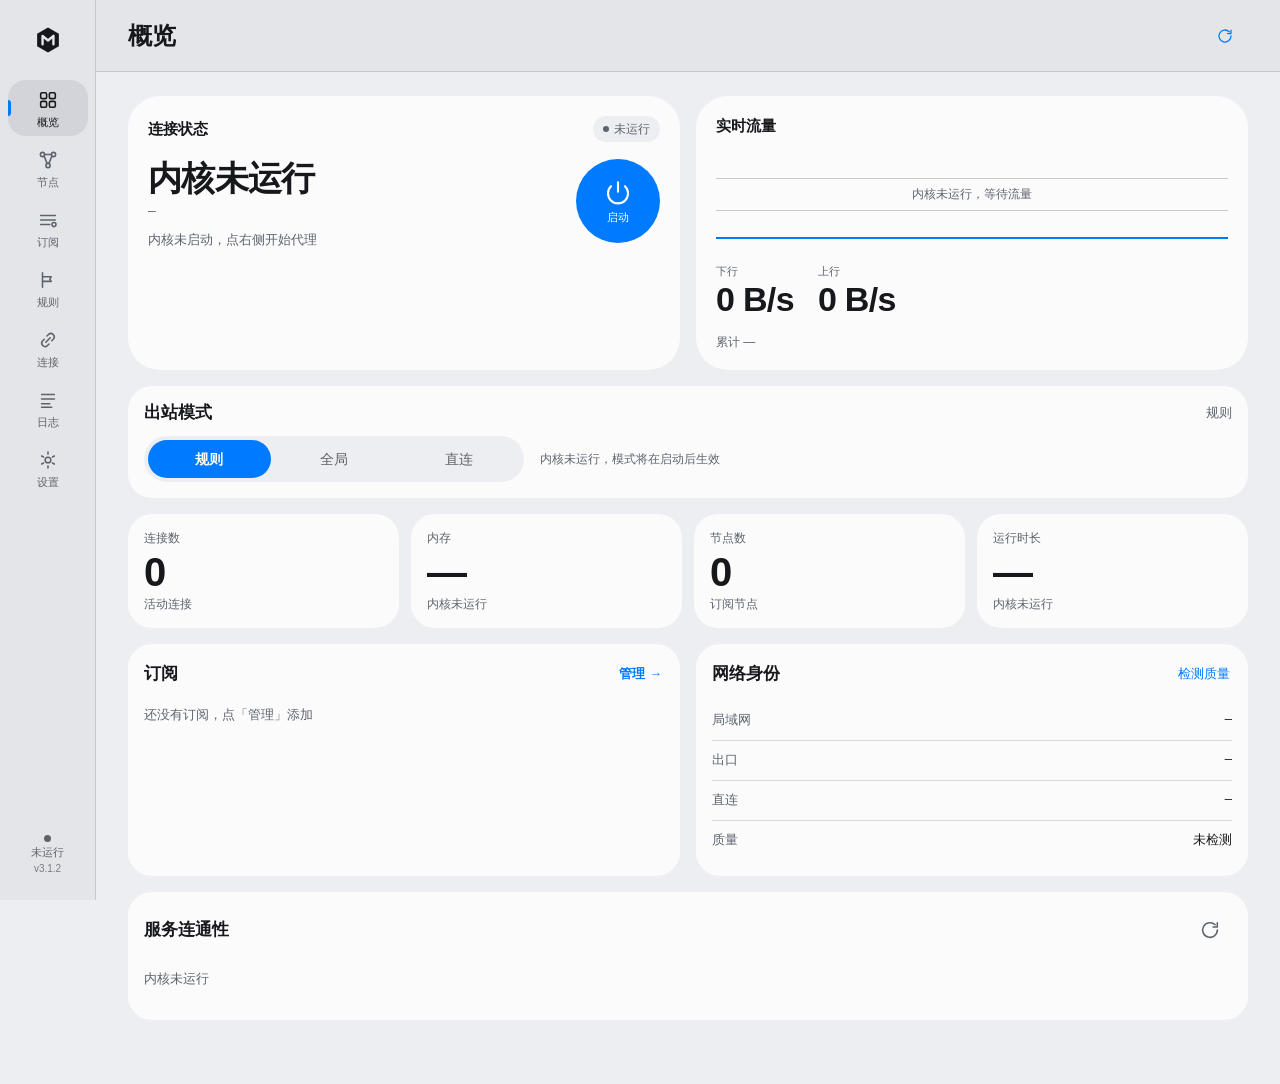
==== commit 06d4a542: "chore(release): 3.1.2 - 版本号升至 3.1.2 - 3.1.2 为 cmd/mlclash-panel 目录重构后的维护版本，无功能变更 - 真机验证：面板/引擎/IPv4/I" ====
--- a/cmd/mlclash-panel/web/index.html
+++ b/cmd/mlclash-panel/web/index.html
@@ -26,8 +26,8 @@
 })();
 </script>
 <title>MlClash · 路由面板</title>
-<link rel="stylesheet" href="css/tokens.css?v=3.1.1">
-<link rel="stylesheet" href="app.css?v=3.1.1">
+<link rel="stylesheet" href="css/tokens.css?v=3.1.2">
+<link rel="stylesheet" href="app.css?v=3.1.2">
 <link rel="icon" type="image/png" href="/icon-256.png">
 <link rel="apple-touch-icon" href="/icon-256.png">
 </head>
@@ -89,7 +89,7 @@
     <button class="rail-foot" id="railFoot" title="回到概览">
       <span class="dot" id="railDot"></span>
       <span class="rail-state" id="railState">未运行</span>
-      <span class="rail-ver" id="railVersion">v3.1.1</span>
+      <span class="rail-ver" id="railVersion">v3.1.2</span>
     </button>
   </aside>
 
@@ -117,20 +117,20 @@
 
 <noscript><p style="padding:24px">面板需要启用 JavaScript。</p></noscript>
 
-<script defer src="js/00-core.js?v=3.1.1"></script>
-<script defer src="js/10-store.js?v=3.1.1"></script>
-<script defer src="js/20-theme.js?v=3.1.1"></script>
-<script defer src="js/30-ui.js?v=3.1.1"></script>
-<script defer src="js/40-sched.js?v=3.1.1"></script>
-<script defer src="js/50-router.js?v=3.1.1"></script>
-<script defer src="js/views/overview.js?v=3.1.1"></script>
-<script defer src="js/views/nodes.js?v=3.1.1"></script>
-<script defer src="js/views/subs.js?v=3.1.1"></script>
-<script defer src="js/views/rules.js?v=3.1.1"></script>
-<script defer src="js/views/connections.js?v=3.1.1"></script>
-<script defer src="js/views/logs.js?v=3.1.1"></script>
-<script defer src="js/views/settings.js?v=3.1.1"></script>
-<script defer src="js/views/more.js?v=3.1.1"></script>
-<script defer src="js/90-main.js?v=3.1.1"></script>
+<script defer src="js/00-core.js?v=3.1.2"></script>
+<script defer src="js/10-store.js?v=3.1.2"></script>
+<script defer src="js/20-theme.js?v=3.1.2"></script>
+<script defer src="js/30-ui.js?v=3.1.2"></script>
+<script defer src="js/40-sched.js?v=3.1.2"></script>
+<script defer src="js/50-router.js?v=3.1.2"></script>
+<script defer src="js/views/overview.js?v=3.1.2"></script>
+<script defer src="js/views/nodes.js?v=3.1.2"></script>
+<script defer src="js/views/subs.js?v=3.1.2"></script>
+<script defer src="js/views/rules.js?v=3.1.2"></script>
+<script defer src="js/views/connections.js?v=3.1.2"></script>
+<script defer src="js/views/logs.js?v=3.1.2"></script>
+<script defer src="js/views/settings.js?v=3.1.2"></script>
+<script defer src="js/views/more.js?v=3.1.2"></script>
+<script defer src="js/90-main.js?v=3.1.2"></script>
 </body>
 </html>
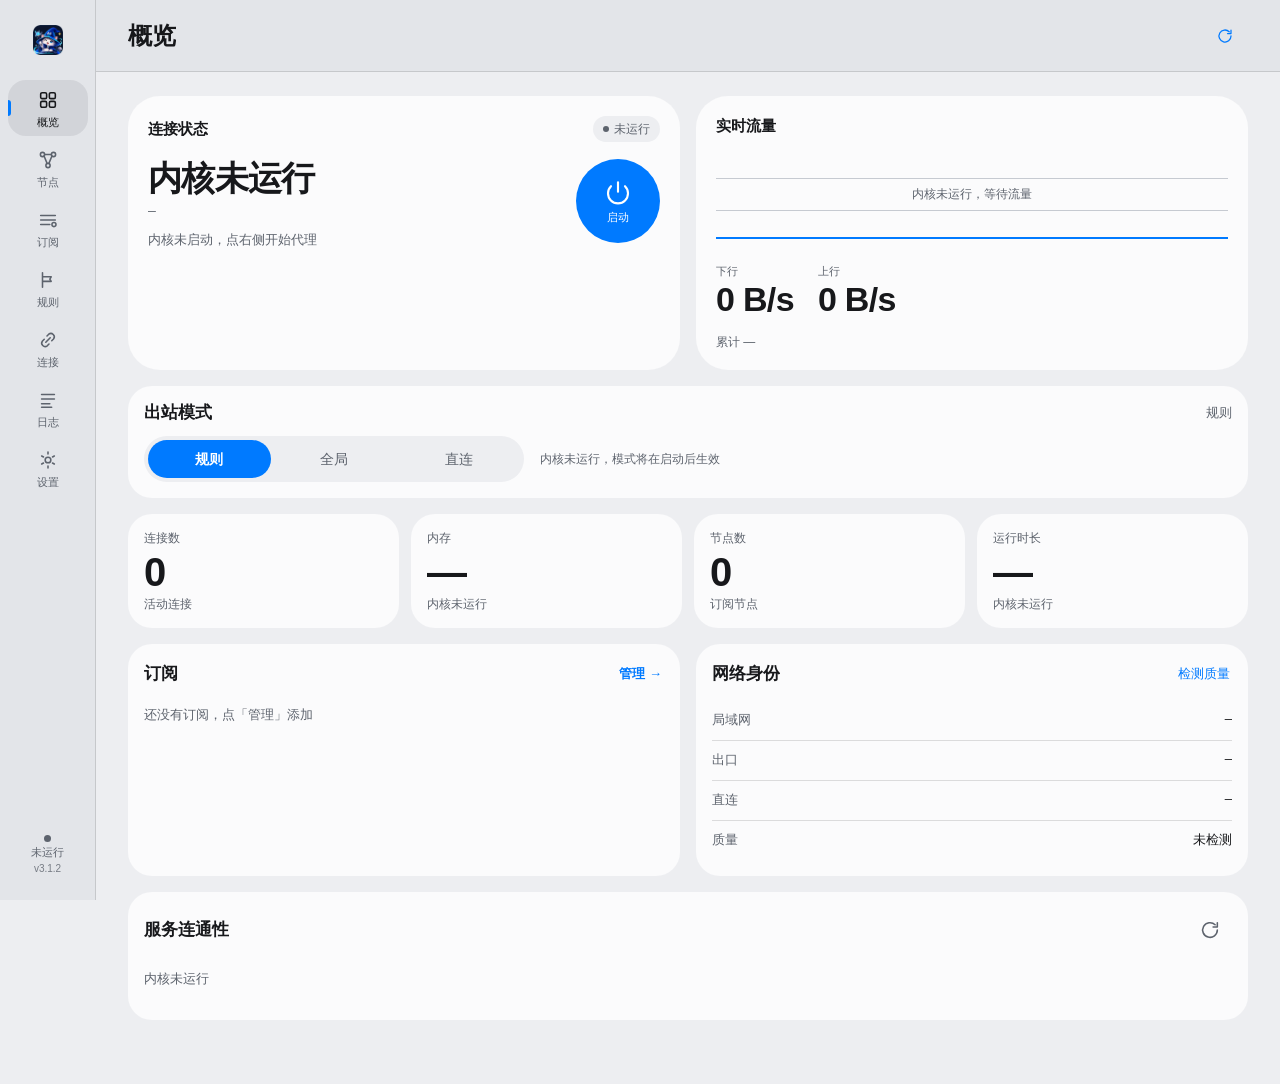
==== commit 117604cd: "feat(web): 面板左上角品牌图标换为猫咪吉祥物" ====
--- a/cmd/mlclash-panel/web/index.html
+++ b/cmd/mlclash-panel/web/index.html
@@ -71,7 +71,7 @@
   <symbol id="i-clock" viewBox="0 0 24 24"><circle cx="12" cy="12" r="8.2"/><path d="M12 7.5V12l3 2"/></symbol>
   <symbol id="i-network" viewBox="0 0 24 24"><circle cx="12" cy="5" r="2.2"/><circle cx="5" cy="19" r="2.2"/><circle cx="19" cy="19" r="2.2"/><path d="M12 7.2v4.2M12 11.4 5.8 17M12 11.4 18.2 17"/></symbol>
   <symbol id="i-warning" viewBox="0 0 24 24"><path d="M12 4 21 20H3z"/><path d="M12 9.5v4.5M12 17.2v.3"/></symbol>
-  <symbol id="i-brand" viewBox="0 0 32 32"><path d="M16 2.6 27.6 9.3v13.4L16 29.4 4.4 22.7V9.3Z" fill="currentColor" stroke="none"/><path d="M10.2 20.6v-9l5.8 4.9 5.8-4.9v9" fill="none" stroke="var(--surface-chrome)" stroke-width="2.6" stroke-linecap="round" stroke-linejoin="round"/></symbol>
+  <symbol id="i-brand" viewBox="0 0 32 32"><image href="[data-uri]" width="32" height="32"/></symbol>
 </svg>
 
 <div class="shell">
--- a/cmd/mlclash-panel/web/app.css
+++ b/cmd/mlclash-panel/web/app.css
@@ -523,7 +523,7 @@
 .node-pin .pin-sub{font-size:12px;line-height:16px;color:var(--on-surface-variant);overflow:hidden;text-overflow:ellipsis;white-space:nowrap;margin-top:1px}
 .node-pin .btn{height:32px;padding:0 10px}
 .node-row{
-  display:grid;grid-template-columns:20px 36px minmax(0,1fr) auto 40px;align-items:center;gap:10px;
+  display:grid;grid-template-columns:20px 36px minmax(0,1fr) auto auto 40px;align-items:center;gap:10px;
   min-height:56px;padding:8px 10px 8px 16px;cursor:pointer;outline:none;
   transition:background var(--dur-fast);
 }
@@ -540,6 +540,11 @@
 .node-main{min-width:0;display:flex;flex-direction:column;gap:1px}
 .node-name{font-size:15px;line-height:20px;font-weight:600;overflow:hidden;text-overflow:ellipsis;white-space:nowrap}
 .node-sub{font-size:12px;line-height:16px;color:var(--on-surface-variant);overflow:hidden;text-overflow:ellipsis;white-space:nowrap}
+.node-quality{font-size:11px;line-height:16px;font-weight:600;white-space:nowrap;padding:1px 6px;border-radius:999px;background:var(--surface-block);color:var(--on-surface-variant)}
+.node-quality.q-good{color:var(--ok)}
+.node-quality.q-normal{color:var(--warn)}
+.node-quality.q-risky{color:var(--err)}
+.node-quality.q-none{opacity:.7}
 .node-test{width:40px;height:40px;border-radius:50%;display:grid;place-items:center;color:var(--on-surface-variant);flex:0 0 auto}
 .node-test svg{width:18px;height:18px}
 @media (hover:hover){.node-test:hover{background:var(--hover);color:var(--on-surface)}}
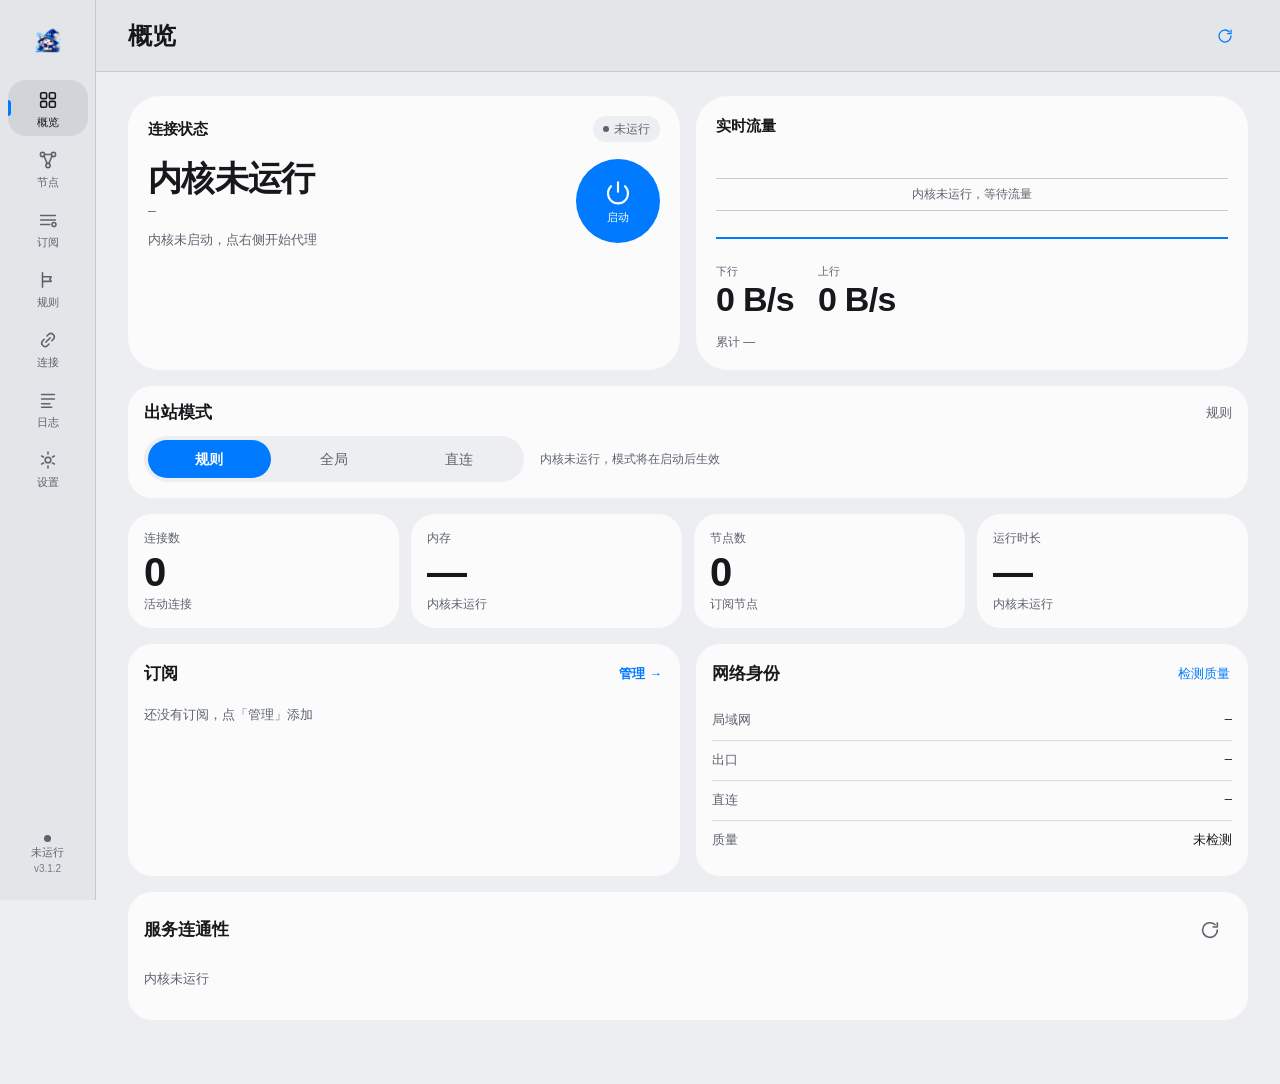
==== commit daef1007: "docs: 品牌图标改为透明背景，重截界面预览 - logo.png / avatar.png / favicon / 软件中心图标全部改为透明背景 - 面板左上角 i-brand 使用透明 PNG，" ====
--- a/cmd/mlclash-panel/web/index.html
+++ b/cmd/mlclash-panel/web/index.html
@@ -71,7 +71,7 @@
   <symbol id="i-clock" viewBox="0 0 24 24"><circle cx="12" cy="12" r="8.2"/><path d="M12 7.5V12l3 2"/></symbol>
   <symbol id="i-network" viewBox="0 0 24 24"><circle cx="12" cy="5" r="2.2"/><circle cx="5" cy="19" r="2.2"/><circle cx="19" cy="19" r="2.2"/><path d="M12 7.2v4.2M12 11.4 5.8 17M12 11.4 18.2 17"/></symbol>
   <symbol id="i-warning" viewBox="0 0 24 24"><path d="M12 4 21 20H3z"/><path d="M12 9.5v4.5M12 17.2v.3"/></symbol>
-  <symbol id="i-brand" viewBox="0 0 32 32"><image href="[data-uri]" width="32" height="32"/></symbol>
+  <symbol id="i-brand" viewBox="0 0 32 32"><image href="[data-uri]" width="32" height="32"/></symbol>
 </svg>
 
 <div class="shell">
